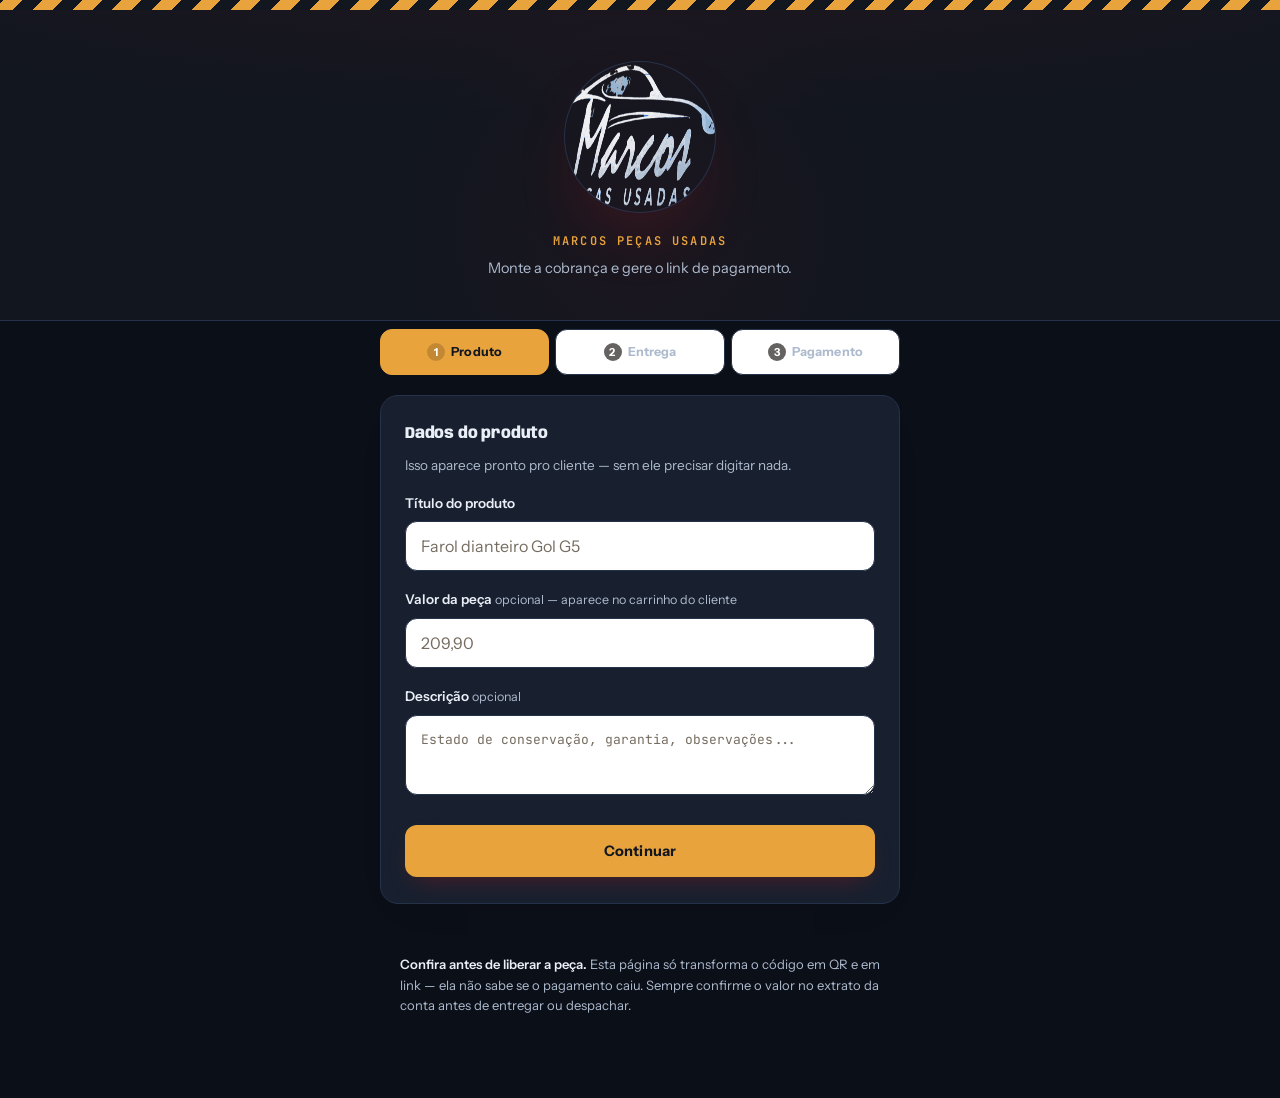
==== pagamento.html @ 0edf89f3 "Add files via upload" ====
<!DOCTYPE html>
<html lang="pt-BR">
<head>
<meta charset="utf-8">
<meta name="viewport" content="width=device-width, initial-scale=1, viewport-fit=cover">
<title>Pagamento — Marcos Peças Usadas</title>
<meta name="description" content="Pague sua peça com segurança. Escaneie o QR Code ou copie o código.">

<!-- =================================================================
     PREVIEW DO LINK NO WHATSAPP
     Aponta para marcospecasusadas.vercel.app. Se o domínio mudar, troque nas duas
     linhas abaixo (og:image e og:url).
     Usa a MESMA capa do site (assets/img/marcos-og.jpg), que já está no
     repositório — este arquivo não pede nenhuma imagem nova.
     Isso é normal: o WhatsApp não lê imagem embutida em base64 no
     og:image, só um arquivo de verdade — por isso essa é a única
     peça que fica fora do HTML único.
     ================================================================= -->
<meta property="og:type" content="website">
<meta property="og:site_name" content="Marcos Peças Usadas">
<meta property="og:title" content="Pagamento — Marcos Peças Usadas">
<meta property="og:description" content="Escaneie o QR Code ou copie o código para concluir o pagamento da sua peça.">
<meta property="og:image" content="https://marcospecasusadas.vercel.app/assets/img/marcos-og.jpg">
<meta property="og:image:width" content="1200">
<meta property="og:image:height" content="630">
<meta property="og:image:alt" content="Logotipo da Marcos Peças Usadas.">
<meta property="og:url" content="https://marcospecasusadas.vercel.app/pagamento.html">
<meta name="twitter:card" content="summary_large_image">
<meta name="twitter:image" content="https://marcospecasusadas.vercel.app/assets/img/marcos-og.jpg">
<meta name="twitter:image:alt" content="Logotipo da Marcos Peças Usadas.">
<meta name="theme-color" content="#C2101A">

<style>
  @font-face{font-family:"Anybody";src:url("assets/fonts/anybody-var.woff2") format("woff2-variations");font-weight:100 900;font-stretch:50% 150%;font-display:swap}
  @font-face{font-family:"Instrument";src:url("assets/fonts/instrument-var.woff2") format("woff2-variations");font-weight:400 700;font-display:swap}
  @font-face{font-family:"JetBrains";src:url("assets/fonts/jetbrains-var.woff2") format("woff2-variations");font-weight:400 700;font-display:swap}
    :root{
    /* mesma paleta do index.html */
    --preto:#12161F;--fundo:#0B0F18;--graxa:#111724;--card:#18202F;--aco:#26314A;--cinza:#AEBBCE;
    --osso:#EAEFF7;--amarelo:#E8A33D;--ambar:#9A5F10;--alerta:#FF7A4A;--ok:#4ADE80;
    --prata:#C7D2E2;
    --radius:18px;--radius-sm:12px;
  }
  *{box-sizing:border-box;margin:0;padding:0}
  html{-webkit-text-size-adjust:100%}
  body{
    background:var(--fundo);color:var(--osso);
    font-family:"Instrument",system-ui,sans-serif;
    line-height:1.5;min-height:100vh;padding-bottom:64px;
  }
  .faixa{height:10px;background:repeating-linear-gradient(-45deg,var(--amarelo) 0 14px,var(--preto) 14px 28px)}
  main{padding:0 20px;max-width:560px;margin:0 auto}

  /* ---------- hero (logo em destaque) ---------- */
  .hero{
    position:relative;overflow:hidden;text-align:center;
    padding:52px 20px 40px;margin-bottom:8px;
    background:
      radial-gradient(120% 90% at 50% -20%, rgba(208,26,26,0.07), transparent 60%),
      var(--preto);
    border-bottom:1px solid var(--aco);
  }
  .hero::before{
    content:"";position:absolute;left:50%;top:-40px;width:520px;height:520px;
    transform:translateX(-50%);border-radius:50%;
    background:radial-gradient(circle, rgba(208,26,26,0.05), transparent 65%);
    pointer-events:none;
  }
  .logo-hero{
    position:relative;display:block;margin:0 auto 20px;border-radius:50%;
    width:min(38vw,150px);height:min(38vw,150px);
    box-shadow:0 0 0 1px var(--aco), 0 30px 70px -20px rgba(208,26,26,0.22);
  }
  .hero-marca{
    position:relative;font-family:"Instrument",system-ui,sans-serif;font-weight:800;font-size:12px;
    letter-spacing:.18em;text-transform:uppercase;color:var(--amarelo);margin-bottom:8px;
  }
  .hero p{position:relative;color:var(--cinza);font-size:14.5px;max-width:38ch;margin:0 auto}

  h2.secao{font-family:"Instrument",system-ui,sans-serif;font-weight:700;font-size:16px;margin:0 0 9px}
  label{display:block;font-size:13.5px;font-weight:600;color:var(--osso);margin-bottom:8px}
  label small,.opc{color:var(--cinza);font-weight:400;font-size:12.5px}
  .dica{color:var(--cinza);font-size:13.5px;margin-bottom:18px;max-width:52ch}
  textarea{
    width:100%;min-height:124px;background:#FFFFFF;
    border:1px solid var(--aco);border-radius:var(--radius-sm);
    color:var(--osso);font-family:"JetBrains",ui-monospace,Menlo,monospace;
    font-size:13px;line-height:1.6;padding:14px 15px;resize:vertical;word-break:break-all;
  }
  textarea::placeholder{color:#766C60}
  input,select{
    width:100%;background:#FFFFFF;border:1px solid var(--aco);border-radius:var(--radius-sm);
    color:var(--osso);font-family:inherit;font-size:16px;padding:14px 15px;
    transition:border-color .15s ease;
  }
  select{appearance:none;-webkit-appearance:none;background-image:url("data:image/svg+xml;utf8,<svg xmlns='http://www.w3.org/2000/svg' width='14' height='9' viewBox='0 0 14 9'><path d='M1 1l6 6 6-6' stroke='%236E6E68' stroke-width='2' fill='none' fill-rule='evenodd'/></svg>");background-repeat:no-repeat;background-position:right 15px center;padding-right:38px}
  input::placeholder{color:#766C60}
  input.erro{border-color:var(--alerta)}
  textarea:focus,input:focus,select:focus{border-color:var(--amarelo);outline:none;box-shadow:0 0 0 3px rgba(208,26,26,0.15)}
  button:focus-visible{outline:3px solid var(--amarelo);outline-offset:2px}
  .campo{margin-bottom:18px}
  .dupla{display:flex;gap:12px}
  .dupla > div{flex:1 1 0;min-width:0}
  .linha{display:flex;gap:10px;margin-top:16px;flex-wrap:wrap}
  button{
    font-family:"Instrument",system-ui,sans-serif;font-size:14.5px;font-weight:700;letter-spacing:.01em;border:0;
    border-radius:var(--radius-sm);padding:16px 22px;cursor:pointer;flex:1 1 auto;min-height:52px;
    transition:transform .15s ease, box-shadow .15s ease, background .15s ease;
  }
  .btn-principal{background:var(--amarelo);color:var(--preto);box-shadow:0 10px 24px -10px rgba(208,26,26,0.35)}
  .btn-principal:hover{background:#A00D16;transform:translateY(-1px)}
  .btn-principal:disabled{background:var(--aco);color:var(--cinza);cursor:not-allowed;box-shadow:none;transform:none}
  .btn-secundario{background:#FFFFFF;color:var(--osso);border:1px solid var(--aco)}
  .btn-secundario:hover{border-color:var(--amarelo);color:var(--amarelo)}
  .btn-limpar{background:transparent;color:var(--cinza);border:1px solid var(--aco);flex:0 0 auto}
  .btn-limpar:hover{color:var(--osso);border-color:var(--cinza)}
  .aviso{
    margin-top:16px;padding:14px 16px;font-size:14px;border-radius:var(--radius-sm);
    border-left:4px solid var(--alerta);background:#FDECEA;color:#7E0910;display:none;
  }
  .aviso.visivel{display:block}
  .aviso.atencao{border-left-color:var(--amarelo);background:#FFF6E6;color:#8A6410}
  .moldura{background:var(--amarelo);padding:18px;display:flex;justify-content:center;border-radius:var(--radius-sm)}
  canvas{width:100%;max-width:260px;height:auto;display:block;border-radius:6px}
  dl{margin-top:20px;border-top:1px solid var(--aco)}
  .item{
    display:flex;justify-content:space-between;gap:16px;
    padding:12px 2px;border-bottom:1px solid var(--aco);font-size:14px;
  }
  dt{color:var(--cinza);flex:0 0 auto}
  dd{text-align:right;word-break:break-word}
  dd.destaque{color:var(--amarelo);font-weight:700;font-size:17px}
  .conferido{margin-top:14px;font-size:13px;color:var(--ok);display:flex;gap:8px;align-items:baseline}
  .caixa-link{margin-top:26px;padding-top:22px;border-top:1px solid var(--aco)}
  .caixa-link p{font-size:13px;color:var(--cinza);margin-bottom:12px;max-width:50ch}
  .url{
    background:#FFFFFF;border:1px solid var(--aco);border-left:4px solid var(--amarelo);border-radius:var(--radius-sm);
    font-family:"JetBrains",ui-monospace,Menlo,monospace;font-size:11px;line-height:1.6;
    padding:12px 13px;word-break:break-all;color:var(--cinza);
    max-height:70px;overflow:hidden;margin-bottom:11px;display:none;
  }
  .url.visivel{display:block}
  .tam-link{font-size:12.5px;color:var(--cinza);margin-top:6px}
  .nota{
    margin:32px auto 0;max-width:560px;padding:18px 20px;color:var(--cinza);font-size:13px;line-height:1.6;
  }
  .nota strong{color:var(--osso);font-weight:600}
  [hidden]{display:none !important}

  /* ---------- cartões (elevação padrão da UI) ---------- */
  .cartao{
    background:var(--card);border:1px solid var(--aco);border-radius:var(--radius);
    padding:26px 24px;margin-bottom:20px;box-shadow:0 14px 40px -26px rgba(0,0,0,0.18);
  }

  .abas{display:flex;gap:6px;margin:0 0 20px}
  .aba{
    flex:1;background:#FFFFFF;border:1px solid var(--aco);border-radius:var(--radius-sm);color:var(--cinza);
    font-family:"Instrument",system-ui,sans-serif;font-size:12.5px;font-weight:700;padding:13px 4px;cursor:pointer;
    min-height:auto;
  }
  .aba.ativa{color:var(--preto);background:var(--amarelo);border-color:var(--amarelo)}
  .aba .n{
    display:inline-block;width:18px;height:18px;line-height:18px;border-radius:50%;
    background:rgba(255,255,255,0.30);color:inherit;font-size:11px;margin-right:6px;
  }
  .aba.ativa .n{background:rgba(0,0,0,0.16)}
  .painel-aba{display:none}
  .painel-aba.ativa{display:block}
  .nav-abas{display:flex;gap:10px;margin-top:24px}

  .badge-seguro{
    position:relative;display:inline-flex;align-items:center;gap:9px;
    margin-top:6px;padding:9px 18px 9px 12px;border-radius:999px;
    background:rgba(46,158,79,0.10);border:1px solid rgba(46,158,79,0.35);
    font-size:14.5px;font-weight:800;color:var(--ok);
    text-transform:uppercase;letter-spacing:.06em;
  }
  .badge-seguro svg{flex:0 0 auto;width:22px;height:22px;color:var(--ok)}
  .cartao-confianca{
    background:var(--card);border:1px dashed var(--aco);border-radius:var(--radius);
    padding:22px 22px;margin-top:20px;
  }
  .cartao-confianca h3{
    font-family:"Instrument",system-ui,sans-serif;font-size:14.5px;font-weight:700;color:var(--osso);
    line-height:1.45;margin-bottom:16px;
  }
  .lista-confianca{list-style:none}
  .lista-confianca li{
    display:flex;align-items:flex-start;gap:11px;font-size:13.5px;color:var(--osso);
    line-height:1.5;
  }
  .lista-confianca li + li{margin-top:12px}
  .lista-confianca svg{flex:0 0 auto;width:18px;height:18px;margin-top:1px}
  .cartao-privacidade{
    display:flex;gap:12px;margin-top:14px;padding:16px 18px;
    background:#FFFFFF;border:1px solid var(--aco);border-left:3px solid var(--amarelo);
    border-radius:var(--radius-sm);
  }
  .cartao-privacidade svg{flex:0 0 auto;width:18px;height:18px;margin-top:2px;color:var(--cinza)}
  .cartao-privacidade p{font-size:12.5px;color:var(--cinza);line-height:1.65}

  .rodape-checkout{
    margin-top:32px;padding:24px 4px 4px;border-top:1px solid var(--aco);
    display:flex;align-items:center;gap:14px;
  }
  .logo-rodape{display:block;width:36px;height:36px;flex:0 0 auto;border-radius:50%;opacity:.9}
  .rodape-checkout p{font-size:12.5px;color:var(--cinza);line-height:1.6}

  .valor .titulo-produto{
    font-family:"Instrument",system-ui,sans-serif;font-size:24px;font-weight:800;margin-bottom:8px;line-height:1.25;
    color:var(--amarelo);text-transform:uppercase;letter-spacing:.02em;
  }
  .valor .desc-produto{font-size:14px;color:var(--cinza);margin-bottom:18px;max-width:52ch}
  .valor .rotulo-valor{font-size:12.5px;color:var(--cinza);text-transform:uppercase;letter-spacing:.08em;margin-bottom:4px}
  .valor .cifra{
    font-family:"Instrument",system-ui,sans-serif;font-size:44px;font-weight:800;color:var(--amarelo);line-height:1;
  }
  .valor .cifra.combinar{font-size:20px;font-weight:700;color:var(--osso)}

  /* ---------- carrinho (resumo estilo carrinho de compra) ---------- */
  .carrinho-cabecalho{display:flex;align-items:center;justify-content:space-between;margin-bottom:20px}
  .carrinho-cabecalho h3{font-family:"Instrument",system-ui,sans-serif;font-size:19px;font-weight:800;color:var(--osso)}
  .contador{
    display:inline-flex;align-items:center;justify-content:center;
    width:28px;height:28px;border-radius:50%;background:var(--ok);color:#FFFFFF;
    font-family:"Instrument",system-ui,sans-serif;font-size:13px;font-weight:800;flex:0 0 auto;
  }
  .carrinho-item{display:flex;gap:14px;align-items:flex-start}
  .avatar-produto{
    width:56px;height:56px;border-radius:50%;object-fit:cover;flex:0 0 auto;
    background:var(--preto);box-shadow:0 0 0 1px var(--aco);
  }
  .carrinho-item .titulo-produto{margin-bottom:4px}
  .carrinho-item .desc-produto{margin-bottom:0;font-size:13.5px}
  .carrinho-divisor{height:1px;background:var(--aco);margin:20px 0}
  .linha-resumo{
    display:flex;justify-content:space-between;align-items:baseline;
    font-size:14.5px;color:var(--cinza);padding:5px 0;
  }
  .linha-resumo span:last-child{color:var(--osso)}
  .linha-resumo.total{
    margin-top:6px;padding-top:14px;border-top:1px solid var(--aco);
  }
  .linha-resumo.total span{
    font-family:"Instrument",system-ui,sans-serif;font-weight:800;font-size:16px;color:var(--osso);
  }
  .linha-resumo.total span:last-child{color:var(--amarelo);font-size:23px}
  .valor-combinar{
    margin-top:16px;font-size:13.5px;color:var(--cinza);line-height:1.55;
  }
  .entrega-info{
    margin-top:16px;padding:13px 15px;background:#FFFFFF;border:1px solid var(--aco);
    border-left:4px solid var(--ambar);border-radius:var(--radius-sm);
    font-size:13.5px;color:var(--osso);white-space:pre-wrap;
  }
  .entrega-info b{display:block;color:var(--cinza);font-weight:600;font-size:12px;text-transform:uppercase;letter-spacing:.06em;margin-bottom:5px}

  /* ---------- fases do checkout ---------- */
  .etapas{margin-top:4px}
  .etapa h2{font-size:17px;font-weight:700;margin-bottom:6px;display:flex;gap:12px;align-items:baseline}
  .etapa h2 b{
    display:inline-flex;align-items:center;justify-content:center;
    width:24px;height:24px;border-radius:50%;background:var(--amarelo);color:var(--preto);
    font-size:12px;font-family:"Instrument",system-ui,sans-serif;flex:0 0 auto;
  }
  .etapa p.dica{margin-bottom:20px}
  .etapa button.btn-principal{width:100%}
  .resumo{
    display:flex;align-items:center;justify-content:space-between;gap:14px;
    background:var(--card);border:1px solid var(--aco);border-radius:var(--radius);
    padding:18px 20px;margin-bottom:20px;
  }
  .resumo .txt{display:flex;align-items:flex-start;gap:12px;min-width:0}
  .resumo .txt b{
    display:inline-flex;align-items:center;justify-content:center;
    width:24px;height:24px;border-radius:50%;background:var(--ok);color:#FFFFFF;
    font-size:12px;flex:0 0 auto;margin-top:1px;
  }
  .resumo .info{font-size:14px;color:var(--osso);overflow:hidden;text-overflow:ellipsis}
  .resumo .info small{display:block;color:var(--cinza);font-size:12.5px;margin-top:3px;line-height:1.5;white-space:normal}
  .resumo button{
    flex:0 0 auto;background:transparent;border:1px solid var(--aco);color:var(--cinza);
    font-size:12.5px;font-weight:700;padding:10px 16px;min-height:auto;border-radius:var(--radius-sm);
  }
  .resumo button:hover{color:var(--amarelo);border-color:var(--amarelo)}
  .codigo{
    background:#FFFFFF;border:1px solid var(--aco);border-left:4px solid var(--ambar);border-radius:var(--radius-sm);
    font-family:"JetBrains",ui-monospace,Menlo,monospace;font-size:11px;line-height:1.6;
    padding:13px 14px;word-break:break-all;color:var(--cinza);
    max-height:76px;overflow:hidden;margin-bottom:14px;
  }
  .msg-erro{color:#7E0910;font-size:12.5px;margin-top:7px;display:none}
  .msg-erro.visivel{display:block}
  .cep-status{font-size:12.5px;color:var(--cinza);margin:-8px 0 18px;display:none}
  .cep-status.visivel{display:block}
  .cep-status.ok{color:var(--ok)}
  .cep-status.erro{color:var(--alerta)}
  .invalido{margin:60px auto;max-width:400px;text-align:center;padding:0 20px}
  .invalido h1{font-size:20px;margin-bottom:10px}
  .invalido p{color:var(--cinza);font-size:15px}

  /* ---------- seletor de método de pagamento ---------- */
  .metodos{display:flex;gap:8px;margin:0 0 20px}
  .metodo{
    flex:1;background:#FFFFFF;border:1px solid var(--aco);border-radius:var(--radius-sm);color:var(--cinza);
    font-family:"Instrument",system-ui,sans-serif;font-size:13px;font-weight:700;padding:14px 6px;cursor:pointer;min-height:auto;
    display:flex;align-items:center;justify-content:center;gap:8px;
  }
  .metodo svg{width:17px;height:17px;flex:0 0 auto}
  .metodo.ativa{color:var(--preto);background:var(--amarelo);border-color:var(--amarelo)}
  .barras{background:#FFFFFF;padding:16px 14px;border-radius:var(--radius-sm);text-align:center}
  .barras canvas{width:100%;max-width:100%;height:auto;display:block;border-radius:0}
  .linha-digitavel{
    margin-top:12px;background:#FFFFFF;border:1px solid var(--aco);border-left:4px solid var(--amarelo);
    border-radius:var(--radius-sm);font-family:"JetBrains",ui-monospace,Menlo,monospace;
    font-size:14px;line-height:1.7;letter-spacing:.02em;padding:14px 15px;word-break:break-all;color:var(--osso);
  }
  @media (prefers-reduced-motion:no-preference){
    .painel-aba.ativa{animation:sobe .22s ease-out}
    .etapa{animation:sobe .28s ease-out}
    .resumo{animation:sobe .22s ease-out}
    @keyframes sobe{from{opacity:0;transform:translateY(10px)}to{opacity:1;transform:none}}
  }

  /* ---- tipografia de display: a mesma Anybody do site ---- */
  h2.secao,
  .valor .titulo-produto,
  .valor .cifra,
  .carrinho-cabecalho h3,
  .linha-resumo.total span,
  .etapa h2,
  .invalido h1{
    font-family:"Anybody",system-ui,sans-serif;
    font-variation-settings:"wdth" 88,"wght" 800;
    letter-spacing:-.012em;
  }
  .valor .cifra,.linha-resumo.total span:last-child{font-variation-settings:"wdth" 84,"wght" 860}
  .hero-marca{font-family:"JetBrains",ui-monospace,monospace;font-weight:600}

  /* ---- contraste: aba inativa sobre o osso, destaque em vermelho forte ---- */
  .aba .n,.etapa h2 b,.contador{background:rgba(22,17,15,.66);color:#fff}
  dd.destaque,.valor .cifra,.linha-resumo.total span:last-child{color:#A00D16}
</style>
</head>
<body>

<div class="faixa"></div>

<header class="hero" id="heroPainel" hidden>
  <img id="logo" class="logo-hero" alt="Marcos Peças Usadas — Peças Usadas" width="150" height="150">
  <div class="hero-marca">Marcos Peças Usadas</div>
  <p id="subtitulo">Painel de cobrança.</p>
</header>

<main id="painel" hidden>

  <div class="abas">
    <button class="aba ativa" data-aba="produto"><span class="n">1</span>Produto</button>
    <button class="aba" data-aba="entrega"><span class="n">2</span>Entrega</button>
    <button class="aba" data-aba="pagamento"><span class="n">3</span>Pagamento</button>
  </div>

  <section class="painel-aba ativa cartao" id="abaProduto">
    <h2 class="secao">Dados do produto</h2>
    <p class="dica">Isso aparece pronto pro cliente — sem ele precisar digitar nada.</p>

    <div class="campo">
      <label for="titulo">Título do produto</label>
      <input type="text" id="titulo" placeholder="Farol dianteiro Gol G5" maxlength="70">
    </div>

    <div class="campo">
      <label for="valorManual">Valor da peça <span class="opc">opcional — aparece no carrinho do cliente</span></label>
      <input type="text" id="valorManual" inputmode="decimal" placeholder="209,90" maxlength="12">
    </div>

    <div class="campo" style="margin-bottom:0">
      <label for="descProd">Descrição <span class="opc">opcional</span></label>
      <textarea id="descProd" style="min-height:80px" placeholder="Estado de conservação, garantia, observações..." maxlength="300"></textarea>
    </div>

    <div class="nav-abas">
      <button class="btn-principal" data-ir="entrega">Continuar</button>
    </div>
  </section>

  <section class="painel-aba cartao" id="abaEntrega">
    <h2 class="secao">Entrega ou retirada</h2>
    <p class="dica">Aparece para o cliente antes de ele pagar, para deixar claro como a peça chega até ele.</p>

    <div class="campo">
      <label for="tipoEntrega">Como o cliente recebe</label>
      <select id="tipoEntrega">
        <option value="retirada">Retirar na loja</option>
        <option value="entrega">Entrega / motoboy</option>
        <option value="correios">Envio pelos Correios</option>
      </select>
    </div>

    <div class="campo" style="margin-bottom:0">
      <label for="obsEntrega">Observações <span class="opc">opcional</span></label>
      <textarea id="obsEntrega" style="min-height:90px" placeholder="Ex: Av. Senador Nilo de Souza Coelho, 600 — Aguazinha. Retirada de seg a sáb." maxlength="280"></textarea>
    </div>

    <div class="nav-abas">
      <button class="btn-secundario" data-ir="produto">Voltar</button>
      <button class="btn-principal" data-ir="pagamento">Continuar</button>
    </div>
  </section>

  <section class="painel-aba cartao" id="abaPagamento">

    <div class="metodos">
      <button class="metodo ativa" data-met="pix" type="button">
        <svg viewBox="0 0 24 24" fill="none" xmlns="http://www.w3.org/2000/svg"><path d="M12 3.2l8.8 8.8-8.8 8.8L3.2 12 12 3.2z" stroke="currentColor" stroke-width="1.6" stroke-linejoin="round"/></svg>
        Pix
      </button>
      <button class="metodo" data-met="boleto" type="button">
        <svg viewBox="0 0 24 24" fill="none" xmlns="http://www.w3.org/2000/svg"><path d="M4 5v14M7 5v14M10 5v14M13.5 5v14M17 5v14M20 5v14" stroke="currentColor" stroke-width="1.6" stroke-linecap="round"/></svg>
        Boleto
      </button>
    </div>

    <div id="blocoPix">
      <h2 class="secao">Código de pagamento copia e cola</h2>
      <p class="dica">Cole o código copiado do banco para gerar a cobrança. Funciona com Pix estático e dinâmico.</p>
      <textarea id="codigo" placeholder="00020126580014BR.GOV.BCB.PIX..." spellcheck="false" autocapitalize="off"></textarea>
    </div>

    <div id="blocoBoleto" hidden>
      <h2 class="secao">Linha digitável do boleto</h2>
      <p class="dica">Cole a linha digitável (47 dígitos) ou o código de barras (44 dígitos) gerado no banco. Pode colar com pontos e espaços — eu limpo.</p>
      <textarea id="codBoleto" style="min-height:96px" placeholder="34191.79001 01043.510047 91020.150008 1 98770000026000" spellcheck="false" autocapitalize="off" inputmode="numeric"></textarea>
    </div>

    <div class="linha">
      <button class="btn-principal" id="gerar">Gerar QR Code</button>
      <button class="btn-limpar" id="limpar">Limpar tudo</button>
    </div>

    <div class="aviso" id="aviso" role="alert"></div>

    <section id="resultado" hidden aria-live="polite">
      <div style="margin-top:26px" class="moldura"><canvas id="qrPainel" aria-label="QR Code gerado"></canvas></div>

      <dl id="dados"></dl>

      <div class="linha">
        <button class="btn-principal" id="baixar">Baixar imagem</button>
        <button class="btn-secundario" id="copiarCod">Copiar código</button>
      </div>
    </section>

    <section id="resultadoBoleto" hidden aria-live="polite">
      <div style="margin-top:26px" class="barras"><canvas id="barrasPainel" aria-label="Código de barras do boleto"></canvas></div>
      <div class="linha-digitavel" id="linhaPainel"></div>

      <dl id="dadosBoleto"></dl>

      <div class="linha">
        <button class="btn-principal" id="baixarBoleto">Baixar imagem</button>
        <button class="btn-secundario" id="copiarLinha">Copiar linha digitável</button>
      </div>
    </section>

    <div id="blocoLink" hidden>
      <div class="caixa-link">
        <h2 class="secao">Link de pagamento</h2>
        <p>Abre uma página com a logo, o valor, a forma de entrega, o QR Code e um passo a passo — pronta para mandar ao cliente. A prévia do link (imagem, título) já vem pronta com a logo da Marcos Peças Usadas.</p>
        <div class="url" id="url"></div>
        <div class="tam-link" id="tamLink"></div>
        <div class="linha">
          <button class="btn-principal" id="criarLink">Criar link e copiar</button>
          <button class="btn-secundario" id="testarLink" hidden>Abrir para testar</button>
        </div>
      </div>
    </div>

    <div class="nav-abas">
      <button class="btn-secundario" data-ir="entrega">Voltar</button>
    </div>
  </section>

  <p class="nota">
    <strong>Confira antes de liberar a peça.</strong> Esta página só transforma o código em QR e em link — ela não sabe se o pagamento caiu. Sempre confirme o valor no extrato da conta antes de entregar ou despachar.
  </p>
</main>

<main id="checkout" hidden>

  <header class="hero">
    <img id="logoCheckout" class="logo-hero" alt="Marcos Peças Usadas — Peças Usadas" width="150" height="150">
    <div class="hero-marca">Marcos Peças Usadas</div>
    <div class="badge-seguro">
      <svg viewBox="0 0 24 24" fill="none" xmlns="http://www.w3.org/2000/svg">
        <path d="M12 2l7.5 3.2v5.4c0 5-3.2 8.9-7.5 10.4-4.3-1.5-7.5-5.4-7.5-10.4V5.2L12 2z" fill="currentColor" fill-opacity="0.16" stroke="currentColor" stroke-width="1.4" stroke-linejoin="round"/>
        <path d="M8.5 12.3l2.4 2.4 4.6-4.9" stroke="currentColor" stroke-width="1.6" stroke-linecap="round" stroke-linejoin="round"/>
      </svg>
      Pagamento 100% Seguro
    </div>
  </header>

  <div class="cartao valor">
    <div class="carrinho-cabecalho">
      <h3>Seu carrinho</h3>
      <span class="contador">1</span>
    </div>
    <div class="carrinho-item">
      <img id="avatarProduto" class="avatar-produto" alt="">
      <div>
        <div class="titulo-produto" id="tituloProduto" hidden></div>
        <div class="desc-produto" id="descProduto" hidden></div>
      </div>
    </div>

    <div class="carrinho-divisor"></div>

    <div id="blocoValores">
      <div class="linha-resumo"><span>Subtotal (1x)</span><span id="subtotalValor"></span></div>
      <div class="linha-resumo"><span>Frete</span><span>—</span></div>
      <div class="linha-resumo total"><span>Total</span><span id="totalValor"></span></div>
    </div>
    <p class="valor-combinar" id="valorCombinar" hidden>O valor é combinado direto com a loja e aparece na tela do seu banco ao confirmar.</p>

    <div class="entrega-info" id="entregaInfo" hidden></div>
  </div>

  <div class="cartao-confianca">
    <h3>Usamos seus dados de forma 100% segura para garantir a sua satisfação:</h3>
    <ul class="lista-confianca">
      <li>
        <svg viewBox="0 0 20 20" fill="none" xmlns="http://www.w3.org/2000/svg"><circle cx="10" cy="10" r="9" fill="var(--ok)" fill-opacity="0.18"/><path d="M6 10.3l2.4 2.4L14.2 7" stroke="var(--ok)" stroke-width="1.8" stroke-linecap="round" stroke-linejoin="round"/></svg>
        <span>Confirmar seu pagamento e organizar a entrega;</span>
      </li>
      <li>
        <svg viewBox="0 0 20 20" fill="none" xmlns="http://www.w3.org/2000/svg"><circle cx="10" cy="10" r="9" fill="var(--ok)" fill-opacity="0.18"/><path d="M6 10.3l2.4 2.4L14.2 7" stroke="var(--ok)" stroke-width="1.8" stroke-linecap="round" stroke-linejoin="round"/></svg>
        <span>Ativar a sua garantia de devolução caso não fique satisfeito.</span>
      </li>
    </ul>
    <div class="cartao-privacidade">
      <svg viewBox="0 0 24 24" fill="none" xmlns="http://www.w3.org/2000/svg"><rect x="5" y="10.5" width="14" height="9.5" rx="2" stroke="currentColor" stroke-width="1.4"/><path d="M8 10.5V7.5a4 4 0 018 0v3" stroke="currentColor" stroke-width="1.4"/></svg>
      <p>Seus dados não ficam guardados neste site. Eles servem apenas para a Marcos Peças Usadas identificar seu pagamento e organizar a entrega da sua peça.</p>
    </div>
  </div>

  <div class="etapas">

    <!-- ETAPA 1 — dados do cliente -->
    <section class="etapa cartao" id="etapa1">
      <h2><b>1</b> Seus dados</h2>
      <p class="dica">Para a loja saber quem está pagando e separar sua peça.</p>

      <div class="campo">
        <label for="nome">Nome completo</label>
        <input type="text" id="nome" autocomplete="name" placeholder="Seu nome completo">
        <div class="msg-erro" id="erroNome">Preenche seu nome completo pra gente continuar.</div>
      </div>
      <div class="campo">
        <label for="fone">WhatsApp</label>
        <input type="tel" id="fone" autocomplete="tel" inputmode="numeric" placeholder="(11) 90000-0000" maxlength="15">
        <div class="msg-erro" id="erroFone">Confere o número — parece incompleto.</div>
      </div>
      <div class="campo" style="margin-bottom:0">
        <label for="email">E-mail</label>
        <input type="email" id="email" autocomplete="email" placeholder="seuemail@exemplo.com">
        <div class="msg-erro" id="erroEmail">Confere o e-mail — parece inválido.</div>
      </div>

      <button class="btn-principal" id="continuar1" style="margin-top:22px">Continuar</button>
    </section>

    <div class="resumo" id="resumo1" hidden>
      <div class="txt">
        <b>✓</b>
        <div class="info" id="resumo1Info"></div>
      </div>
      <button id="editar1">Editar</button>
    </div>

    <!-- ETAPA 2 — endereço de entrega -->
    <section class="etapa cartao" id="etapa2" hidden>
      <h2><b>2</b> Endereço de entrega</h2>
      <p class="dica">Preenche onde sua peça deve chegar.</p>

      <div id="camposEndereco">
      <div class="campo">
        <label for="cep">CEP</label>
        <input type="text" id="cep" inputmode="numeric" placeholder="00000-000" maxlength="9" autocomplete="postal-code">
      </div>
      <div class="cep-status" id="cepStatus"></div>

      <div class="campo">
        <label for="endereco">Endereço</label>
        <input type="text" id="endereco" placeholder="Rua, avenida..." autocomplete="address-line1">
      </div>

      <div class="dupla campo">
        <div>
          <label for="numero">Número</label>
          <input type="text" id="numero" inputmode="numeric" placeholder="123" autocomplete="off">
        </div>
        <div>
          <label for="complemento">Complemento <span class="opc">opcional</span></label>
          <input type="text" id="complemento" placeholder="Apto, bloco..." autocomplete="address-line2">
        </div>
      </div>

      <div class="campo">
        <label for="bairro">Bairro</label>
        <input type="text" id="bairro" placeholder="Seu bairro" autocomplete="address-level3">
      </div>

      <div class="dupla campo">
        <div>
          <label for="cidade">Cidade</label>
          <input type="text" id="cidade" placeholder="São Paulo" autocomplete="address-level2">
        </div>
        <div style="max-width:110px">
          <label for="estado">UF</label>
          <input type="text" id="estado" placeholder="SP" maxlength="2" autocomplete="address-level1" style="text-transform:uppercase">
        </div>
      </div>

      <div class="campo" style="margin-bottom:0">
        <label for="referencia">Ponto de referência <span class="opc">opcional</span></label>
        <textarea id="referencia" style="min-height:70px" placeholder="Ex: portão preto, perto do mercado..." maxlength="200"></textarea>
      </div>

      </div><!-- /camposEndereco -->

      <div class="msg-erro" id="erroEndereco">Preenche os campos obrigatórios do endereço.</div>

      <button class="btn-principal" id="continuar2" style="margin-top:22px">Continuar</button>
    </section>

    <div class="resumo" id="resumo2" hidden>
      <div class="txt">
        <b>✓</b>
        <div class="info" id="resumo2Info"></div>
      </div>
      <button id="editar2">Editar</button>
    </div>

    <!-- ETAPA 3 — pagamento -->
    <section class="etapa cartao" id="etapa3" hidden>
      <h2><b>3</b> Pagamento</h2>
      <p class="dica">Abra o app do banco, escolha Pix, cole o código ou escaneie o QR Code.</p>

      <div id="pixCliente">
        <div class="codigo" id="codigoPix"></div>
        <button class="btn-principal" id="copiarCliente" style="width:100%">Copiar código de pagamento</button>

        <div style="margin-top:24px" class="moldura"><canvas id="qrCliente" aria-label="QR Code do pagamento"></canvas></div>
      </div>

      <div id="boletoCliente" hidden>
        <div class="barras"><canvas id="barrasCliente" aria-label="Código de barras do boleto"></canvas></div>
        <div class="linha-digitavel" id="linhaCliente"></div>
        <button class="btn-principal" id="copiarBoletoCliente" style="width:100%;margin-top:16px">Copiar linha digitável</button>
        <button class="btn-principal" id="enviar" style="width:100%;margin-top:24px">Confirmar pagamento no WhatsApp</button>
      </div>
    </section>

  </div>

  <footer class="rodape-checkout">
    <img id="logoRodape" class="logo-rodape" alt="" width="36" height="36">
    <p>Marcos Peças Usadas · Peças Usadas<br>Dúvidas? Chame no WhatsApp antes de pagar.</p>
  </footer>
</main>

<div id="semLink" hidden>
  <div class="invalido">
    <h1>Link de pagamento inválido</h1>
    <p>Esse endereço está incompleto ou foi copiado pela metade. Peça um novo link no WhatsApp da loja.</p>
  </div>
</div>

<script>
/*! qrcode-generator v1.4.4 — Kazuhiko Arase, MIT.
   Embutida no arquivo de proposito: sem CDN, o QR gera mesmo sem internet no cdnjs. */
(function(){var module={exports:{}};var exports=module.exports;
//---------------------------------------------------------------------
//
// QR Code Generator for JavaScript
//
// Copyright (c) 2009 Kazuhiko Arase
//
// URL: http://www.d-project.com/
//
// Licensed under the MIT license:
//  http://www.opensource.org/licenses/mit-license.php
//
// The word 'QR Code' is registered trademark of
// DENSO WAVE INCORPORATED
//  http://www.denso-wave.com/qrcode/faqpatent-e.html
//
//---------------------------------------------------------------------

var qrcode = function() {

  //---------------------------------------------------------------------
  // qrcode
  //---------------------------------------------------------------------

  /**
   * qrcode
   * @param typeNumber 1 to 40
   * @param errorCorrectionLevel 'L','M','Q','H'
   */
  var qrcode = function(typeNumber, errorCorrectionLevel) {

    var PAD0 = 0xEC;
    var PAD1 = 0x11;

    var _typeNumber = typeNumber;
    var _errorCorrectionLevel = QRErrorCorrectionLevel[errorCorrectionLevel];
    var _modules = null;
    var _moduleCount = 0;
    var _dataCache = null;
    var _dataList = [];

    var _this = {};

    var makeImpl = function(test, maskPattern) {

      _moduleCount = _typeNumber * 4 + 17;
      _modules = function(moduleCount) {
        var modules = new Array(moduleCount);
        for (var row = 0; row < moduleCount; row += 1) {
          modules[row] = new Array(moduleCount);
          for (var col = 0; col < moduleCount; col += 1) {
            modules[row][col] = null;
          }
        }
        return modules;
      }(_moduleCount);

      setupPositionProbePattern(0, 0);
      setupPositionProbePattern(_moduleCount - 7, 0);
      setupPositionProbePattern(0, _moduleCount - 7);
      setupPositionAdjustPattern();
      setupTimingPattern();
      setupTypeInfo(test, maskPattern);

      if (_typeNumber >= 7) {
        setupTypeNumber(test);
      }

      if (_dataCache == null) {
        _dataCache = createData(_typeNumber, _errorCorrectionLevel, _dataList);
      }

      mapData(_dataCache, maskPattern);
    };

    var setupPositionProbePattern = function(row, col) {

      for (var r = -1; r <= 7; r += 1) {

        if (row + r <= -1 || _moduleCount <= row + r) continue;

        for (var c = -1; c <= 7; c += 1) {

          if (col + c <= -1 || _moduleCount <= col + c) continue;

          if ( (0 <= r && r <= 6 && (c == 0 || c == 6) )
              || (0 <= c && c <= 6 && (r == 0 || r == 6) )
              || (2 <= r && r <= 4 && 2 <= c && c <= 4) ) {
            _modules[row + r][col + c] = true;
          } else {
            _modules[row + r][col + c] = false;
          }
        }
      }
    };

    var getBestMaskPattern = function() {

      var minLostPoint = 0;
      var pattern = 0;

      for (var i = 0; i < 8; i += 1) {

        makeImpl(true, i);

        var lostPoint = QRUtil.getLostPoint(_this);

        if (i == 0 || minLostPoint > lostPoint) {
          minLostPoint = lostPoint;
          pattern = i;
        }
      }

      return pattern;
    };

    var setupTimingPattern = function() {

      for (var r = 8; r < _moduleCount - 8; r += 1) {
        if (_modules[r][6] != null) {
          continue;
        }
        _modules[r][6] = (r % 2 == 0);
      }

      for (var c = 8; c < _moduleCount - 8; c += 1) {
        if (_modules[6][c] != null) {
          continue;
        }
        _modules[6][c] = (c % 2 == 0);
      }
    };

    var setupPositionAdjustPattern = function() {

      var pos = QRUtil.getPatternPosition(_typeNumber);

      for (var i = 0; i < pos.length; i += 1) {

        for (var j = 0; j < pos.length; j += 1) {

          var row = pos[i];
          var col = pos[j];

          if (_modules[row][col] != null) {
            continue;
          }

          for (var r = -2; r <= 2; r += 1) {

            for (var c = -2; c <= 2; c += 1) {

              if (r == -2 || r == 2 || c == -2 || c == 2
                  || (r == 0 && c == 0) ) {
                _modules[row + r][col + c] = true;
              } else {
                _modules[row + r][col + c] = false;
              }
            }
          }
        }
      }
    };

    var setupTypeNumber = function(test) {

      var bits = QRUtil.getBCHTypeNumber(_typeNumber);

      for (var i = 0; i < 18; i += 1) {
        var mod = (!test && ( (bits >> i) & 1) == 1);
        _modules[Math.floor(i / 3)][i % 3 + _moduleCount - 8 - 3] = mod;
      }

      for (var i = 0; i < 18; i += 1) {
        var mod = (!test && ( (bits >> i) & 1) == 1);
        _modules[i % 3 + _moduleCount - 8 - 3][Math.floor(i / 3)] = mod;
      }
    };

    var setupTypeInfo = function(test, maskPattern) {

      var data = (_errorCorrectionLevel << 3) | maskPattern;
      var bits = QRUtil.getBCHTypeInfo(data);

      // vertical
      for (var i = 0; i < 15; i += 1) {

        var mod = (!test && ( (bits >> i) & 1) == 1);

        if (i < 6) {
          _modules[i][8] = mod;
        } else if (i < 8) {
          _modules[i + 1][8] = mod;
        } else {
          _modules[_moduleCount - 15 + i][8] = mod;
        }
      }

      // horizontal
      for (var i = 0; i < 15; i += 1) {

        var mod = (!test && ( (bits >> i) & 1) == 1);

        if (i < 8) {
          _modules[8][_moduleCount - i - 1] = mod;
        } else if (i < 9) {
          _modules[8][15 - i - 1 + 1] = mod;
        } else {
          _modules[8][15 - i - 1] = mod;
        }
      }

      // fixed module
      _modules[_moduleCount - 8][8] = (!test);
    };

    var mapData = function(data, maskPattern) {

      var inc = -1;
      var row = _moduleCount - 1;
      var bitIndex = 7;
      var byteIndex = 0;
      var maskFunc = QRUtil.getMaskFunction(maskPattern);

      for (var col = _moduleCount - 1; col > 0; col -= 2) {

        if (col == 6) col -= 1;

        while (true) {

          for (var c = 0; c < 2; c += 1) {

            if (_modules[row][col - c] == null) {

              var dark = false;

              if (byteIndex < data.length) {
                dark = ( ( (data[byteIndex] >>> bitIndex) & 1) == 1);
              }

              var mask = maskFunc(row, col - c);

              if (mask) {
                dark = !dark;
              }

              _modules[row][col - c] = dark;
              bitIndex -= 1;

              if (bitIndex == -1) {
                byteIndex += 1;
                bitIndex = 7;
              }
            }
          }

          row += inc;

          if (row < 0 || _moduleCount <= row) {
            row -= inc;
            inc = -inc;
            break;
          }
        }
      }
    };

    var createBytes = function(buffer, rsBlocks) {

      var offset = 0;

      var maxDcCount = 0;
      var maxEcCount = 0;

      var dcdata = new Array(rsBlocks.length);
      var ecdata = new Array(rsBlocks.length);

      for (var r = 0; r < rsBlocks.length; r += 1) {

        var dcCount = rsBlocks[r].dataCount;
        var ecCount = rsBlocks[r].totalCount - dcCount;

        maxDcCount = Math.max(maxDcCount, dcCount);
        maxEcCount = Math.max(maxEcCount, ecCount);

        dcdata[r] = new Array(dcCount);

        for (var i = 0; i < dcdata[r].length; i += 1) {
          dcdata[r][i] = 0xff & buffer.getBuffer()[i + offset];
        }
        offset += dcCount;

        var rsPoly = QRUtil.getErrorCorrectPolynomial(ecCount);
        var rawPoly = qrPolynomial(dcdata[r], rsPoly.getLength() - 1);

        var modPoly = rawPoly.mod(rsPoly);
        ecdata[r] = new Array(rsPoly.getLength() - 1);
        for (var i = 0; i < ecdata[r].length; i += 1) {
          var modIndex = i + modPoly.getLength() - ecdata[r].length;
          ecdata[r][i] = (modIndex >= 0)? modPoly.getAt(modIndex) : 0;
        }
      }

      var totalCodeCount = 0;
      for (var i = 0; i < rsBlocks.length; i += 1) {
        totalCodeCount += rsBlocks[i].totalCount;
      }

      var data = new Array(totalCodeCount);
      var index = 0;

      for (var i = 0; i < maxDcCount; i += 1) {
        for (var r = 0; r < rsBlocks.length; r += 1) {
          if (i < dcdata[r].length) {
            data[index] = dcdata[r][i];
            index += 1;
          }
        }
      }

      for (var i = 0; i < maxEcCount; i += 1) {
        for (var r = 0; r < rsBlocks.length; r += 1) {
          if (i < ecdata[r].length) {
            data[index] = ecdata[r][i];
            index += 1;
          }
        }
      }

      return data;
    };

    var createData = function(typeNumber, errorCorrectionLevel, dataList) {

      var rsBlocks = QRRSBlock.getRSBlocks(typeNumber, errorCorrectionLevel);

      var buffer = qrBitBuffer();

      for (var i = 0; i < dataList.length; i += 1) {
        var data = dataList[i];
        buffer.put(data.getMode(), 4);
        buffer.put(data.getLength(), QRUtil.getLengthInBits(data.getMode(), typeNumber) );
        data.write(buffer);
      }

      // calc num max data.
      var totalDataCount = 0;
      for (var i = 0; i < rsBlocks.length; i += 1) {
        totalDataCount += rsBlocks[i].dataCount;
      }

      if (buffer.getLengthInBits() > totalDataCount * 8) {
        throw 'code length overflow. ('
          + buffer.getLengthInBits()
          + '>'
          + totalDataCount * 8
          + ')';
      }

      // end code
      if (buffer.getLengthInBits() + 4 <= totalDataCount * 8) {
        buffer.put(0, 4);
      }

      // padding
      while (buffer.getLengthInBits() % 8 != 0) {
        buffer.putBit(false);
      }

      // padding
      while (true) {

        if (buffer.getLengthInBits() >= totalDataCount * 8) {
          break;
        }
        buffer.put(PAD0, 8);

        if (buffer.getLengthInBits() >= totalDataCount * 8) {
          break;
        }
        buffer.put(PAD1, 8);
      }

      return createBytes(buffer, rsBlocks);
    };

    _this.addData = function(data, mode) {

      mode = mode || 'Byte';

      var newData = null;

      switch(mode) {
      case 'Numeric' :
        newData = qrNumber(data);
        break;
      case 'Alphanumeric' :
        newData = qrAlphaNum(data);
        break;
      case 'Byte' :
        newData = qr8BitByte(data);
        break;
      case 'Kanji' :
        newData = qrKanji(data);
        break;
      default :
        throw 'mode:' + mode;
      }

      _dataList.push(newData);
      _dataCache = null;
    };

    _this.isDark = function(row, col) {
      if (row < 0 || _moduleCount <= row || col < 0 || _moduleCount <= col) {
        throw row + ',' + col;
      }
      return _modules[row][col];
    };

    _this.getModuleCount = function() {
      return _moduleCount;
    };

    _this.make = function() {
      if (_typeNumber < 1) {
        var typeNumber = 1;

        for (; typeNumber < 40; typeNumber++) {
          var rsBlocks = QRRSBlock.getRSBlocks(typeNumber, _errorCorrectionLevel);
          var buffer = qrBitBuffer();

          for (var i = 0; i < _dataList.length; i++) {
            var data = _dataList[i];
            buffer.put(data.getMode(), 4);
            buffer.put(data.getLength(), QRUtil.getLengthInBits(data.getMode(), typeNumber) );
            data.write(buffer);
          }

          var totalDataCount = 0;
          for (var i = 0; i < rsBlocks.length; i++) {
            totalDataCount += rsBlocks[i].dataCount;
          }

          if (buffer.getLengthInBits() <= totalDataCount * 8) {
            break;
          }
        }

        _typeNumber = typeNumber;
      }

      makeImpl(false, getBestMaskPattern() );
    };

    _this.createTableTag = function(cellSize, margin) {

      cellSize = cellSize || 2;
      margin = (typeof margin == 'undefined')? cellSize * 4 : margin;

      var qrHtml = '';

      qrHtml += '<table style="';
      qrHtml += ' border-width: 0px; border-style: none;';
      qrHtml += ' border-collapse: collapse;';
      qrHtml += ' padding: 0px; margin: ' + margin + 'px;';
      qrHtml += '">';
      qrHtml += '<tbody>';

      for (var r = 0; r < _this.getModuleCount(); r += 1) {

        qrHtml += '<tr>';

        for (var c = 0; c < _this.getModuleCount(); c += 1) {
          qrHtml += '<td style="';
          qrHtml += ' border-width: 0px; border-style: none;';
          qrHtml += ' border-collapse: collapse;';
          qrHtml += ' padding: 0px; margin: 0px;';
          qrHtml += ' width: ' + cellSize + 'px;';
          qrHtml += ' height: ' + cellSize + 'px;';
          qrHtml += ' background-color: ';
          qrHtml += _this.isDark(r, c)? '#000000' : '#ffffff';
          qrHtml += ';';
          qrHtml += '"/>';
        }

        qrHtml += '</tr>';
      }

      qrHtml += '</tbody>';
      qrHtml += '</table>';

      return qrHtml;
    };

    _this.createSvgTag = function(cellSize, margin, alt, title) {

      var opts = {};
      if (typeof arguments[0] == 'object') {
        // Called by options.
        opts = arguments[0];
        // overwrite cellSize and margin.
        cellSize = opts.cellSize;
        margin = opts.margin;
        alt = opts.alt;
        title = opts.title;
      }

      cellSize = cellSize || 2;
      margin = (typeof margin == 'undefined')? cellSize * 4 : margin;

      // Compose alt property surrogate
      alt = (typeof alt === 'string') ? {text: alt} : alt || {};
      alt.text = alt.text || null;
      alt.id = (alt.text) ? alt.id || 'qrcode-description' : null;

      // Compose title property surrogate
      title = (typeof title === 'string') ? {text: title} : title || {};
      title.text = title.text || null;
      title.id = (title.text) ? title.id || 'qrcode-title' : null;

      var size = _this.getModuleCount() * cellSize + margin * 2;
      var c, mc, r, mr, qrSvg='', rect;

      rect = 'l' + cellSize + ',0 0,' + cellSize +
        ' -' + cellSize + ',0 0,-' + cellSize + 'z ';

      qrSvg += '<svg version="1.1" xmlns="http://www.w3.org/2000/svg"';
      qrSvg += !opts.scalable ? ' width="' + size + 'px" height="' + size + 'px"' : '';
      qrSvg += ' viewBox="0 0 ' + size + ' ' + size + '" ';
      qrSvg += ' preserveAspectRatio="xMinYMin meet"';
      qrSvg += (title.text || alt.text) ? ' role="img" aria-labelledby="' +
          escapeXml([title.id, alt.id].join(' ').trim() ) + '"' : '';
      qrSvg += '>';
      qrSvg += (title.text) ? '<title id="' + escapeXml(title.id) + '">' +
          escapeXml(title.text) + '</title>' : '';
      qrSvg += (alt.text) ? '<description id="' + escapeXml(alt.id) + '">' +
          escapeXml(alt.text) + '</description>' : '';
      qrSvg += '<rect width="100%" height="100%" fill="white" cx="0" cy="0"/>';
      qrSvg += '<path d="';

      for (r = 0; r < _this.getModuleCount(); r += 1) {
        mr = r * cellSize + margin;
        for (c = 0; c < _this.getModuleCount(); c += 1) {
          if (_this.isDark(r, c) ) {
            mc = c*cellSize+margin;
            qrSvg += 'M' + mc + ',' + mr + rect;
          }
        }
      }

      qrSvg += '" stroke="transparent" fill="black"/>';
      qrSvg += '</svg>';

      return qrSvg;
    };

    _this.createDataURL = function(cellSize, margin) {

      cellSize = cellSize || 2;
      margin = (typeof margin == 'undefined')? cellSize * 4 : margin;

      var size = _this.getModuleCount() * cellSize + margin * 2;
      var min = margin;
      var max = size - margin;

      return createDataURL(size, size, function(x, y) {
        if (min <= x && x < max && min <= y && y < max) {
          var c = Math.floor( (x - min) / cellSize);
          var r = Math.floor( (y - min) / cellSize);
          return _this.isDark(r, c)? 0 : 1;
        } else {
          return 1;
        }
      } );
    };

    _this.createImgTag = function(cellSize, margin, alt) {

      cellSize = cellSize || 2;
      margin = (typeof margin == 'undefined')? cellSize * 4 : margin;

      var size = _this.getModuleCount() * cellSize + margin * 2;

      var img = '';
      img += '<img';
      img += '\u0020src="';
      img += _this.createDataURL(cellSize, margin);
      img += '"';
      img += '\u0020width="';
      img += size;
      img += '"';
      img += '\u0020height="';
      img += size;
      img += '"';
      if (alt) {
        img += '\u0020alt="';
        img += escapeXml(alt);
        img += '"';
      }
      img += '/>';

      return img;
    };

    var escapeXml = function(s) {
      var escaped = '';
      for (var i = 0; i < s.length; i += 1) {
        var c = s.charAt(i);
        switch(c) {
        case '<': escaped += '&lt;'; break;
        case '>': escaped += '&gt;'; break;
        case '&': escaped += '&amp;'; break;
        case '"': escaped += '&quot;'; break;
        default : escaped += c; break;
        }
      }
      return escaped;
    };

    var _createHalfASCII = function(margin) {
      var cellSize = 1;
      margin = (typeof margin == 'undefined')? cellSize * 2 : margin;

      var size = _this.getModuleCount() * cellSize + margin * 2;
      var min = margin;
      var max = size - margin;

      var y, x, r1, r2, p;

      var blocks = {
        '██': '█',
        '█ ': '▀',
        ' █': '▄',
        '  ': ' '
      };

      var blocksLastLineNoMargin = {
        '██': '▀',
        '█ ': '▀',
        ' █': ' ',
        '  ': ' '
      };

      var ascii = '';
      for (y = 0; y < size; y += 2) {
        r1 = Math.floor((y - min) / cellSize);
        r2 = Math.floor((y + 1 - min) / cellSize);
        for (x = 0; x < size; x += 1) {
          p = '█';

          if (min <= x && x < max && min <= y && y < max && _this.isDark(r1, Math.floor((x - min) / cellSize))) {
            p = ' ';
          }

          if (min <= x && x < max && min <= y+1 && y+1 < max && _this.isDark(r2, Math.floor((x - min) / cellSize))) {
            p += ' ';
          }
          else {
            p += '█';
          }

          // Output 2 characters per pixel, to create full square. 1 character per pixels gives only half width of square.
          ascii += (margin < 1 && y+1 >= max) ? blocksLastLineNoMargin[p] : blocks[p];
        }

        ascii += '\n';
      }

      if (size % 2 && margin > 0) {
        return ascii.substring(0, ascii.length - size - 1) + Array(size+1).join('▀');
      }

      return ascii.substring(0, ascii.length-1);
    };

    _this.createASCII = function(cellSize, margin) {
      cellSize = cellSize || 1;

      if (cellSize < 2) {
        return _createHalfASCII(margin);
      }

      cellSize -= 1;
      margin = (typeof margin == 'undefined')? cellSize * 2 : margin;

      var size = _this.getModuleCount() * cellSize + margin * 2;
      var min = margin;
      var max = size - margin;

      var y, x, r, p;

      var white = Array(cellSize+1).join('██');
      var black = Array(cellSize+1).join('  ');

      var ascii = '';
      var line = '';
      for (y = 0; y < size; y += 1) {
        r = Math.floor( (y - min) / cellSize);
        line = '';
        for (x = 0; x < size; x += 1) {
          p = 1;

          if (min <= x && x < max && min <= y && y < max && _this.isDark(r, Math.floor((x - min) / cellSize))) {
            p = 0;
          }

          // Output 2 characters per pixel, to create full square. 1 character per pixels gives only half width of square.
          line += p ? white : black;
        }

        for (r = 0; r < cellSize; r += 1) {
          ascii += line + '\n';
        }
      }

      return ascii.substring(0, ascii.length-1);
    };

    _this.renderTo2dContext = function(context, cellSize) {
      cellSize = cellSize || 2;
      var length = _this.getModuleCount();
      for (var row = 0; row < length; row++) {
        for (var col = 0; col < length; col++) {
          context.fillStyle = _this.isDark(row, col) ? 'black' : 'white';
          context.fillRect(col * cellSize, row * cellSize, cellSize, cellSize);
        }
      }
    }

    return _this;
  };

  //---------------------------------------------------------------------
  // qrcode.stringToBytes
  //---------------------------------------------------------------------

  qrcode.stringToBytesFuncs = {
    'default' : function(s) {
      var bytes = [];
      for (var i = 0; i < s.length; i += 1) {
        var c = s.charCodeAt(i);
        bytes.push(c & 0xff);
      }
      return bytes;
    }
  };

  qrcode.stringToBytes = qrcode.stringToBytesFuncs['default'];

  //---------------------------------------------------------------------
  // qrcode.createStringToBytes
  //---------------------------------------------------------------------

  /**
   * @param unicodeData base64 string of byte array.
   * [16bit Unicode],[16bit Bytes], ...
   * @param numChars
   */
  qrcode.createStringToBytes = function(unicodeData, numChars) {

    // create conversion map.

    var unicodeMap = function() {

      var bin = base64DecodeInputStream(unicodeData);
      var read = function() {
        var b = bin.read();
        if (b == -1) throw 'eof';
        return b;
      };

      var count = 0;
      var unicodeMap = {};
      while (true) {
        var b0 = bin.read();
        if (b0 == -1) break;
        var b1 = read();
        var b2 = read();
        var b3 = read();
        var k = String.fromCharCode( (b0 << 8) | b1);
        var v = (b2 << 8) | b3;
        unicodeMap[k] = v;
        count += 1;
      }
      if (count != numChars) {
        throw count + ' != ' + numChars;
      }

      return unicodeMap;
    }();

    var unknownChar = '?'.charCodeAt(0);

    return function(s) {
      var bytes = [];
      for (var i = 0; i < s.length; i += 1) {
        var c = s.charCodeAt(i);
        if (c < 128) {
          bytes.push(c);
        } else {
          var b = unicodeMap[s.charAt(i)];
          if (typeof b == 'number') {
            if ( (b & 0xff) == b) {
              // 1byte
              bytes.push(b);
            } else {
              // 2bytes
              bytes.push(b >>> 8);
              bytes.push(b & 0xff);
            }
          } else {
            bytes.push(unknownChar);
          }
        }
      }
      return bytes;
    };
  };

  //---------------------------------------------------------------------
  // QRMode
  //---------------------------------------------------------------------

  var QRMode = {
    MODE_NUMBER :    1 << 0,
    MODE_ALPHA_NUM : 1 << 1,
    MODE_8BIT_BYTE : 1 << 2,
    MODE_KANJI :     1 << 3
  };

  //---------------------------------------------------------------------
  // QRErrorCorrectionLevel
  //---------------------------------------------------------------------

  var QRErrorCorrectionLevel = {
    L : 1,
    M : 0,
    Q : 3,
    H : 2
  };

  //---------------------------------------------------------------------
  // QRMaskPattern
  //---------------------------------------------------------------------

  var QRMaskPattern = {
    PATTERN000 : 0,
    PATTERN001 : 1,
    PATTERN010 : 2,
    PATTERN011 : 3,
    PATTERN100 : 4,
    PATTERN101 : 5,
    PATTERN110 : 6,
    PATTERN111 : 7
  };

  //---------------------------------------------------------------------
  // QRUtil
  //---------------------------------------------------------------------

  var QRUtil = function() {

    var PATTERN_POSITION_TABLE = [
      [],
      [6, 18],
      [6, 22],
      [6, 26],
      [6, 30],
      [6, 34],
      [6, 22, 38],
      [6, 24, 42],
      [6, 26, 46],
      [6, 28, 50],
      [6, 30, 54],
      [6, 32, 58],
      [6, 34, 62],
      [6, 26, 46, 66],
      [6, 26, 48, 70],
      [6, 26, 50, 74],
      [6, 30, 54, 78],
      [6, 30, 56, 82],
      [6, 30, 58, 86],
      [6, 34, 62, 90],
      [6, 28, 50, 72, 94],
      [6, 26, 50, 74, 98],
      [6, 30, 54, 78, 102],
      [6, 28, 54, 80, 106],
      [6, 32, 58, 84, 110],
      [6, 30, 58, 86, 114],
      [6, 34, 62, 90, 118],
      [6, 26, 50, 74, 98, 122],
      [6, 30, 54, 78, 102, 126],
      [6, 26, 52, 78, 104, 130],
      [6, 30, 56, 82, 108, 134],
      [6, 34, 60, 86, 112, 138],
      [6, 30, 58, 86, 114, 142],
      [6, 34, 62, 90, 118, 146],
      [6, 30, 54, 78, 102, 126, 150],
      [6, 24, 50, 76, 102, 128, 154],
      [6, 28, 54, 80, 106, 132, 158],
      [6, 32, 58, 84, 110, 136, 162],
      [6, 26, 54, 82, 110, 138, 166],
      [6, 30, 58, 86, 114, 142, 170]
    ];
    var G15 = (1 << 10) | (1 << 8) | (1 << 5) | (1 << 4) | (1 << 2) | (1 << 1) | (1 << 0);
    var G18 = (1 << 12) | (1 << 11) | (1 << 10) | (1 << 9) | (1 << 8) | (1 << 5) | (1 << 2) | (1 << 0);
    var G15_MASK = (1 << 14) | (1 << 12) | (1 << 10) | (1 << 4) | (1 << 1);

    var _this = {};

    var getBCHDigit = function(data) {
      var digit = 0;
      while (data != 0) {
        digit += 1;
        data >>>= 1;
      }
      return digit;
    };

    _this.getBCHTypeInfo = function(data) {
      var d = data << 10;
      while (getBCHDigit(d) - getBCHDigit(G15) >= 0) {
        d ^= (G15 << (getBCHDigit(d) - getBCHDigit(G15) ) );
      }
      return ( (data << 10) | d) ^ G15_MASK;
    };

    _this.getBCHTypeNumber = function(data) {
      var d = data << 12;
      while (getBCHDigit(d) - getBCHDigit(G18) >= 0) {
        d ^= (G18 << (getBCHDigit(d) - getBCHDigit(G18) ) );
      }
      return (data << 12) | d;
    };

    _this.getPatternPosition = function(typeNumber) {
      return PATTERN_POSITION_TABLE[typeNumber - 1];
    };

    _this.getMaskFunction = function(maskPattern) {

      switch (maskPattern) {

      case QRMaskPattern.PATTERN000 :
        return function(i, j) { return (i + j) % 2 == 0; };
      case QRMaskPattern.PATTERN001 :
        return function(i, j) { return i % 2 == 0; };
      case QRMaskPattern.PATTERN010 :
        return function(i, j) { return j % 3 == 0; };
      case QRMaskPattern.PATTERN011 :
        return function(i, j) { return (i + j) % 3 == 0; };
      case QRMaskPattern.PATTERN100 :
        return function(i, j) { return (Math.floor(i / 2) + Math.floor(j / 3) ) % 2 == 0; };
      case QRMaskPattern.PATTERN101 :
        return function(i, j) { return (i * j) % 2 + (i * j) % 3 == 0; };
      case QRMaskPattern.PATTERN110 :
        return function(i, j) { return ( (i * j) % 2 + (i * j) % 3) % 2 == 0; };
      case QRMaskPattern.PATTERN111 :
        return function(i, j) { return ( (i * j) % 3 + (i + j) % 2) % 2 == 0; };

      default :
        throw 'bad maskPattern:' + maskPattern;
      }
    };

    _this.getErrorCorrectPolynomial = function(errorCorrectLength) {
      var a = qrPolynomial([1], 0);
      for (var i = 0; i < errorCorrectLength; i += 1) {
        a = a.multiply(qrPolynomial([1, QRMath.gexp(i)], 0) );
      }
      return a;
    };

    _this.getLengthInBits = function(mode, type) {

      if (1 <= type && type < 10) {

        // 1 - 9

        switch(mode) {
        case QRMode.MODE_NUMBER    : return 10;
        case QRMode.MODE_ALPHA_NUM : return 9;
        case QRMode.MODE_8BIT_BYTE : return 8;
        case QRMode.MODE_KANJI     : return 8;
        default :
          throw 'mode:' + mode;
        }

      } else if (type < 27) {

        // 10 - 26

        switch(mode) {
        case QRMode.MODE_NUMBER    : return 12;
        case QRMode.MODE_ALPHA_NUM : return 11;
        case QRMode.MODE_8BIT_BYTE : return 16;
        case QRMode.MODE_KANJI     : return 10;
        default :
          throw 'mode:' + mode;
        }

      } else if (type < 41) {

        // 27 - 40

        switch(mode) {
        case QRMode.MODE_NUMBER    : return 14;
        case QRMode.MODE_ALPHA_NUM : return 13;
        case QRMode.MODE_8BIT_BYTE : return 16;
        case QRMode.MODE_KANJI     : return 12;
        default :
          throw 'mode:' + mode;
        }

      } else {
        throw 'type:' + type;
      }
    };

    _this.getLostPoint = function(qrcode) {

      var moduleCount = qrcode.getModuleCount();

      var lostPoint = 0;

      // LEVEL1

      for (var row = 0; row < moduleCount; row += 1) {
        for (var col = 0; col < moduleCount; col += 1) {

          var sameCount = 0;
          var dark = qrcode.isDark(row, col);

          for (var r = -1; r <= 1; r += 1) {

            if (row + r < 0 || moduleCount <= row + r) {
              continue;
            }

            for (var c = -1; c <= 1; c += 1) {

              if (col + c < 0 || moduleCount <= col + c) {
                continue;
              }

              if (r == 0 && c == 0) {
                continue;
              }

              if (dark == qrcode.isDark(row + r, col + c) ) {
                sameCount += 1;
              }
            }
          }

          if (sameCount > 5) {
            lostPoint += (3 + sameCount - 5);
          }
        }
      };

      // LEVEL2

      for (var row = 0; row < moduleCount - 1; row += 1) {
        for (var col = 0; col < moduleCount - 1; col += 1) {
          var count = 0;
          if (qrcode.isDark(row, col) ) count += 1;
          if (qrcode.isDark(row + 1, col) ) count += 1;
          if (qrcode.isDark(row, col + 1) ) count += 1;
          if (qrcode.isDark(row + 1, col + 1) ) count += 1;
          if (count == 0 || count == 4) {
            lostPoint += 3;
          }
        }
      }

      // LEVEL3

      for (var row = 0; row < moduleCount; row += 1) {
        for (var col = 0; col < moduleCount - 6; col += 1) {
          if (qrcode.isDark(row, col)
              && !qrcode.isDark(row, col + 1)
              &&  qrcode.isDark(row, col + 2)
              &&  qrcode.isDark(row, col + 3)
              &&  qrcode.isDark(row, col + 4)
              && !qrcode.isDark(row, col + 5)
              &&  qrcode.isDark(row, col + 6) ) {
            lostPoint += 40;
          }
        }
      }

      for (var col = 0; col < moduleCount; col += 1) {
        for (var row = 0; row < moduleCount - 6; row += 1) {
          if (qrcode.isDark(row, col)
              && !qrcode.isDark(row + 1, col)
              &&  qrcode.isDark(row + 2, col)
              &&  qrcode.isDark(row + 3, col)
              &&  qrcode.isDark(row + 4, col)
              && !qrcode.isDark(row + 5, col)
              &&  qrcode.isDark(row + 6, col) ) {
            lostPoint += 40;
          }
        }
      }

      // LEVEL4

      var darkCount = 0;

      for (var col = 0; col < moduleCount; col += 1) {
        for (var row = 0; row < moduleCount; row += 1) {
          if (qrcode.isDark(row, col) ) {
            darkCount += 1;
          }
        }
      }

      var ratio = Math.abs(100 * darkCount / moduleCount / moduleCount - 50) / 5;
      lostPoint += ratio * 10;

      return lostPoint;
    };

    return _this;
  }();

  //---------------------------------------------------------------------
  // QRMath
  //---------------------------------------------------------------------

  var QRMath = function() {

    var EXP_TABLE = new Array(256);
    var LOG_TABLE = new Array(256);

    // initialize tables
    for (var i = 0; i < 8; i += 1) {
      EXP_TABLE[i] = 1 << i;
    }
    for (var i = 8; i < 256; i += 1) {
      EXP_TABLE[i] = EXP_TABLE[i - 4]
        ^ EXP_TABLE[i - 5]
        ^ EXP_TABLE[i - 6]
        ^ EXP_TABLE[i - 8];
    }
    for (var i = 0; i < 255; i += 1) {
      LOG_TABLE[EXP_TABLE[i] ] = i;
    }

    var _this = {};

    _this.glog = function(n) {

      if (n < 1) {
        throw 'glog(' + n + ')';
      }

      return LOG_TABLE[n];
    };

    _this.gexp = function(n) {

      while (n < 0) {
        n += 255;
      }

      while (n >= 256) {
        n -= 255;
      }

      return EXP_TABLE[n];
    };

    return _this;
  }();

  //---------------------------------------------------------------------
  // qrPolynomial
  //---------------------------------------------------------------------

  function qrPolynomial(num, shift) {

    if (typeof num.length == 'undefined') {
      throw num.length + '/' + shift;
    }

    var _num = function() {
      var offset = 0;
      while (offset < num.length && num[offset] == 0) {
        offset += 1;
      }
      var _num = new Array(num.length - offset + shift);
      for (var i = 0; i < num.length - offset; i += 1) {
        _num[i] = num[i + offset];
      }
      return _num;
    }();

    var _this = {};

    _this.getAt = function(index) {
      return _num[index];
    };

    _this.getLength = function() {
      return _num.length;
    };

    _this.multiply = function(e) {

      var num = new Array(_this.getLength() + e.getLength() - 1);

      for (var i = 0; i < _this.getLength(); i += 1) {
        for (var j = 0; j < e.getLength(); j += 1) {
          num[i + j] ^= QRMath.gexp(QRMath.glog(_this.getAt(i) ) + QRMath.glog(e.getAt(j) ) );
        }
      }

      return qrPolynomial(num, 0);
    };

    _this.mod = function(e) {

      if (_this.getLength() - e.getLength() < 0) {
        return _this;
      }

      var ratio = QRMath.glog(_this.getAt(0) ) - QRMath.glog(e.getAt(0) );

      var num = new Array(_this.getLength() );
      for (var i = 0; i < _this.getLength(); i += 1) {
        num[i] = _this.getAt(i);
      }

      for (var i = 0; i < e.getLength(); i += 1) {
        num[i] ^= QRMath.gexp(QRMath.glog(e.getAt(i) ) + ratio);
      }

      // recursive call
      return qrPolynomial(num, 0).mod(e);
    };

    return _this;
  };

  //---------------------------------------------------------------------
  // QRRSBlock
  //---------------------------------------------------------------------

  var QRRSBlock = function() {

    var RS_BLOCK_TABLE = [

      // L
      // M
      // Q
      // H

      // 1
      [1, 26, 19],
      [1, 26, 16],
      [1, 26, 13],
      [1, 26, 9],

      // 2
      [1, 44, 34],
      [1, 44, 28],
      [1, 44, 22],
      [1, 44, 16],

      // 3
      [1, 70, 55],
      [1, 70, 44],
      [2, 35, 17],
      [2, 35, 13],

      // 4
      [1, 100, 80],
      [2, 50, 32],
      [2, 50, 24],
      [4, 25, 9],

      // 5
      [1, 134, 108],
      [2, 67, 43],
      [2, 33, 15, 2, 34, 16],
      [2, 33, 11, 2, 34, 12],

      // 6
      [2, 86, 68],
      [4, 43, 27],
      [4, 43, 19],
      [4, 43, 15],

      // 7
      [2, 98, 78],
      [4, 49, 31],
      [2, 32, 14, 4, 33, 15],
      [4, 39, 13, 1, 40, 14],

      // 8
      [2, 121, 97],
      [2, 60, 38, 2, 61, 39],
      [4, 40, 18, 2, 41, 19],
      [4, 40, 14, 2, 41, 15],

      // 9
      [2, 146, 116],
      [3, 58, 36, 2, 59, 37],
      [4, 36, 16, 4, 37, 17],
      [4, 36, 12, 4, 37, 13],

      // 10
      [2, 86, 68, 2, 87, 69],
      [4, 69, 43, 1, 70, 44],
      [6, 43, 19, 2, 44, 20],
      [6, 43, 15, 2, 44, 16],

      // 11
      [4, 101, 81],
      [1, 80, 50, 4, 81, 51],
      [4, 50, 22, 4, 51, 23],
      [3, 36, 12, 8, 37, 13],

      // 12
      [2, 116, 92, 2, 117, 93],
      [6, 58, 36, 2, 59, 37],
      [4, 46, 20, 6, 47, 21],
      [7, 42, 14, 4, 43, 15],

      // 13
      [4, 133, 107],
      [8, 59, 37, 1, 60, 38],
      [8, 44, 20, 4, 45, 21],
      [12, 33, 11, 4, 34, 12],

      // 14
      [3, 145, 115, 1, 146, 116],
      [4, 64, 40, 5, 65, 41],
      [11, 36, 16, 5, 37, 17],
      [11, 36, 12, 5, 37, 13],

      // 15
      [5, 109, 87, 1, 110, 88],
      [5, 65, 41, 5, 66, 42],
      [5, 54, 24, 7, 55, 25],
      [11, 36, 12, 7, 37, 13],

      // 16
      [5, 122, 98, 1, 123, 99],
      [7, 73, 45, 3, 74, 46],
      [15, 43, 19, 2, 44, 20],
      [3, 45, 15, 13, 46, 16],

      // 17
      [1, 135, 107, 5, 136, 108],
      [10, 74, 46, 1, 75, 47],
      [1, 50, 22, 15, 51, 23],
      [2, 42, 14, 17, 43, 15],

      // 18
      [5, 150, 120, 1, 151, 121],
      [9, 69, 43, 4, 70, 44],
      [17, 50, 22, 1, 51, 23],
      [2, 42, 14, 19, 43, 15],

      // 19
      [3, 141, 113, 4, 142, 114],
      [3, 70, 44, 11, 71, 45],
      [17, 47, 21, 4, 48, 22],
      [9, 39, 13, 16, 40, 14],

      // 20
      [3, 135, 107, 5, 136, 108],
      [3, 67, 41, 13, 68, 42],
      [15, 54, 24, 5, 55, 25],
      [15, 43, 15, 10, 44, 16],

      // 21
      [4, 144, 116, 4, 145, 117],
      [17, 68, 42],
      [17, 50, 22, 6, 51, 23],
      [19, 46, 16, 6, 47, 17],

      // 22
      [2, 139, 111, 7, 140, 112],
      [17, 74, 46],
      [7, 54, 24, 16, 55, 25],
      [34, 37, 13],

      // 23
      [4, 151, 121, 5, 152, 122],
      [4, 75, 47, 14, 76, 48],
      [11, 54, 24, 14, 55, 25],
      [16, 45, 15, 14, 46, 16],

      // 24
      [6, 147, 117, 4, 148, 118],
      [6, 73, 45, 14, 74, 46],
      [11, 54, 24, 16, 55, 25],
      [30, 46, 16, 2, 47, 17],

      // 25
      [8, 132, 106, 4, 133, 107],
      [8, 75, 47, 13, 76, 48],
      [7, 54, 24, 22, 55, 25],
      [22, 45, 15, 13, 46, 16],

      // 26
      [10, 142, 114, 2, 143, 115],
      [19, 74, 46, 4, 75, 47],
      [28, 50, 22, 6, 51, 23],
      [33, 46, 16, 4, 47, 17],

      // 27
      [8, 152, 122, 4, 153, 123],
      [22, 73, 45, 3, 74, 46],
      [8, 53, 23, 26, 54, 24],
      [12, 45, 15, 28, 46, 16],

      // 28
      [3, 147, 117, 10, 148, 118],
      [3, 73, 45, 23, 74, 46],
      [4, 54, 24, 31, 55, 25],
      [11, 45, 15, 31, 46, 16],

      // 29
      [7, 146, 116, 7, 147, 117],
      [21, 73, 45, 7, 74, 46],
      [1, 53, 23, 37, 54, 24],
      [19, 45, 15, 26, 46, 16],

      // 30
      [5, 145, 115, 10, 146, 116],
      [19, 75, 47, 10, 76, 48],
      [15, 54, 24, 25, 55, 25],
      [23, 45, 15, 25, 46, 16],

      // 31
      [13, 145, 115, 3, 146, 116],
      [2, 74, 46, 29, 75, 47],
      [42, 54, 24, 1, 55, 25],
      [23, 45, 15, 28, 46, 16],

      // 32
      [17, 145, 115],
      [10, 74, 46, 23, 75, 47],
      [10, 54, 24, 35, 55, 25],
      [19, 45, 15, 35, 46, 16],

      // 33
      [17, 145, 115, 1, 146, 116],
      [14, 74, 46, 21, 75, 47],
      [29, 54, 24, 19, 55, 25],
      [11, 45, 15, 46, 46, 16],

      // 34
      [13, 145, 115, 6, 146, 116],
      [14, 74, 46, 23, 75, 47],
      [44, 54, 24, 7, 55, 25],
      [59, 46, 16, 1, 47, 17],

      // 35
      [12, 151, 121, 7, 152, 122],
      [12, 75, 47, 26, 76, 48],
      [39, 54, 24, 14, 55, 25],
      [22, 45, 15, 41, 46, 16],

      // 36
      [6, 151, 121, 14, 152, 122],
      [6, 75, 47, 34, 76, 48],
      [46, 54, 24, 10, 55, 25],
      [2, 45, 15, 64, 46, 16],

      // 37
      [17, 152, 122, 4, 153, 123],
      [29, 74, 46, 14, 75, 47],
      [49, 54, 24, 10, 55, 25],
      [24, 45, 15, 46, 46, 16],

      // 38
      [4, 152, 122, 18, 153, 123],
      [13, 74, 46, 32, 75, 47],
      [48, 54, 24, 14, 55, 25],
      [42, 45, 15, 32, 46, 16],

      // 39
      [20, 147, 117, 4, 148, 118],
      [40, 75, 47, 7, 76, 48],
      [43, 54, 24, 22, 55, 25],
      [10, 45, 15, 67, 46, 16],

      // 40
      [19, 148, 118, 6, 149, 119],
      [18, 75, 47, 31, 76, 48],
      [34, 54, 24, 34, 55, 25],
      [20, 45, 15, 61, 46, 16]
    ];

    var qrRSBlock = function(totalCount, dataCount) {
      var _this = {};
      _this.totalCount = totalCount;
      _this.dataCount = dataCount;
      return _this;
    };

    var _this = {};

    var getRsBlockTable = function(typeNumber, errorCorrectionLevel) {

      switch(errorCorrectionLevel) {
      case QRErrorCorrectionLevel.L :
        return RS_BLOCK_TABLE[(typeNumber - 1) * 4 + 0];
      case QRErrorCorrectionLevel.M :
        return RS_BLOCK_TABLE[(typeNumber - 1) * 4 + 1];
      case QRErrorCorrectionLevel.Q :
        return RS_BLOCK_TABLE[(typeNumber - 1) * 4 + 2];
      case QRErrorCorrectionLevel.H :
        return RS_BLOCK_TABLE[(typeNumber - 1) * 4 + 3];
      default :
        return undefined;
      }
    };

    _this.getRSBlocks = function(typeNumber, errorCorrectionLevel) {

      var rsBlock = getRsBlockTable(typeNumber, errorCorrectionLevel);

      if (typeof rsBlock == 'undefined') {
        throw 'bad rs block @ typeNumber:' + typeNumber +
            '/errorCorrectionLevel:' + errorCorrectionLevel;
      }

      var length = rsBlock.length / 3;

      var list = [];

      for (var i = 0; i < length; i += 1) {

        var count = rsBlock[i * 3 + 0];
        var totalCount = rsBlock[i * 3 + 1];
        var dataCount = rsBlock[i * 3 + 2];

        for (var j = 0; j < count; j += 1) {
          list.push(qrRSBlock(totalCount, dataCount) );
        }
      }

      return list;
    };

    return _this;
  }();

  //---------------------------------------------------------------------
  // qrBitBuffer
  //---------------------------------------------------------------------

  var qrBitBuffer = function() {

    var _buffer = [];
    var _length = 0;

    var _this = {};

    _this.getBuffer = function() {
      return _buffer;
    };

    _this.getAt = function(index) {
      var bufIndex = Math.floor(index / 8);
      return ( (_buffer[bufIndex] >>> (7 - index % 8) ) & 1) == 1;
    };

    _this.put = function(num, length) {
      for (var i = 0; i < length; i += 1) {
        _this.putBit( ( (num >>> (length - i - 1) ) & 1) == 1);
      }
    };

    _this.getLengthInBits = function() {
      return _length;
    };

    _this.putBit = function(bit) {

      var bufIndex = Math.floor(_length / 8);
      if (_buffer.length <= bufIndex) {
        _buffer.push(0);
      }

      if (bit) {
        _buffer[bufIndex] |= (0x80 >>> (_length % 8) );
      }

      _length += 1;
    };

    return _this;
  };

  //---------------------------------------------------------------------
  // qrNumber
  //---------------------------------------------------------------------

  var qrNumber = function(data) {

    var _mode = QRMode.MODE_NUMBER;
    var _data = data;

    var _this = {};

    _this.getMode = function() {
      return _mode;
    };

    _this.getLength = function(buffer) {
      return _data.length;
    };

    _this.write = function(buffer) {

      var data = _data;

      var i = 0;

      while (i + 2 < data.length) {
        buffer.put(strToNum(data.substring(i, i + 3) ), 10);
        i += 3;
      }

      if (i < data.length) {
        if (data.length - i == 1) {
          buffer.put(strToNum(data.substring(i, i + 1) ), 4);
        } else if (data.length - i == 2) {
          buffer.put(strToNum(data.substring(i, i + 2) ), 7);
        }
      }
    };

    var strToNum = function(s) {
      var num = 0;
      for (var i = 0; i < s.length; i += 1) {
        num = num * 10 + chatToNum(s.charAt(i) );
      }
      return num;
    };

    var chatToNum = function(c) {
      if ('0' <= c && c <= '9') {
        return c.charCodeAt(0) - '0'.charCodeAt(0);
      }
      throw 'illegal char :' + c;
    };

    return _this;
  };

  //---------------------------------------------------------------------
  // qrAlphaNum
  //---------------------------------------------------------------------

  var qrAlphaNum = function(data) {

    var _mode = QRMode.MODE_ALPHA_NUM;
    var _data = data;

    var _this = {};

    _this.getMode = function() {
      return _mode;
    };

    _this.getLength = function(buffer) {
      return _data.length;
    };

    _this.write = function(buffer) {

      var s = _data;

      var i = 0;

      while (i + 1 < s.length) {
        buffer.put(
          getCode(s.charAt(i) ) * 45 +
          getCode(s.charAt(i + 1) ), 11);
        i += 2;
      }

      if (i < s.length) {
        buffer.put(getCode(s.charAt(i) ), 6);
      }
    };

    var getCode = function(c) {

      if ('0' <= c && c <= '9') {
        return c.charCodeAt(0) - '0'.charCodeAt(0);
      } else if ('A' <= c && c <= 'Z') {
        return c.charCodeAt(0) - 'A'.charCodeAt(0) + 10;
      } else {
        switch (c) {
        case ' ' : return 36;
        case '$' : return 37;
        case '%' : return 38;
        case '*' : return 39;
        case '+' : return 40;
        case '-' : return 41;
        case '.' : return 42;
        case '/' : return 43;
        case ':' : return 44;
        default :
          throw 'illegal char :' + c;
        }
      }
    };

    return _this;
  };

  //---------------------------------------------------------------------
  // qr8BitByte
  //---------------------------------------------------------------------

  var qr8BitByte = function(data) {

    var _mode = QRMode.MODE_8BIT_BYTE;
    var _data = data;
    var _bytes = qrcode.stringToBytes(data);

    var _this = {};

    _this.getMode = function() {
      return _mode;
    };

    _this.getLength = function(buffer) {
      return _bytes.length;
    };

    _this.write = function(buffer) {
      for (var i = 0; i < _bytes.length; i += 1) {
        buffer.put(_bytes[i], 8);
      }
    };

    return _this;
  };

  //---------------------------------------------------------------------
  // qrKanji
  //---------------------------------------------------------------------

  var qrKanji = function(data) {

    var _mode = QRMode.MODE_KANJI;
    var _data = data;

    var stringToBytes = qrcode.stringToBytesFuncs['SJIS'];
    if (!stringToBytes) {
      throw 'sjis not supported.';
    }
    !function(c, code) {
      // self test for sjis support.
      var test = stringToBytes(c);
      if (test.length != 2 || ( (test[0] << 8) | test[1]) != code) {
        throw 'sjis not supported.';
      }
    }('\u53cb', 0x9746);

    var _bytes = stringToBytes(data);

    var _this = {};

    _this.getMode = function() {
      return _mode;
    };

    _this.getLength = function(buffer) {
      return ~~(_bytes.length / 2);
    };

    _this.write = function(buffer) {

      var data = _bytes;

      var i = 0;

      while (i + 1 < data.length) {

        var c = ( (0xff & data[i]) << 8) | (0xff & data[i + 1]);

        if (0x8140 <= c && c <= 0x9FFC) {
          c -= 0x8140;
        } else if (0xE040 <= c && c <= 0xEBBF) {
          c -= 0xC140;
        } else {
          throw 'illegal char at ' + (i + 1) + '/' + c;
        }

        c = ( (c >>> 8) & 0xff) * 0xC0 + (c & 0xff);

        buffer.put(c, 13);

        i += 2;
      }

      if (i < data.length) {
        throw 'illegal char at ' + (i + 1);
      }
    };

    return _this;
  };

  //=====================================================================
  // GIF Support etc.
  //

  //---------------------------------------------------------------------
  // byteArrayOutputStream
  //---------------------------------------------------------------------

  var byteArrayOutputStream = function() {

    var _bytes = [];

    var _this = {};

    _this.writeByte = function(b) {
      _bytes.push(b & 0xff);
    };

    _this.writeShort = function(i) {
      _this.writeByte(i);
      _this.writeByte(i >>> 8);
    };

    _this.writeBytes = function(b, off, len) {
      off = off || 0;
      len = len || b.length;
      for (var i = 0; i < len; i += 1) {
        _this.writeByte(b[i + off]);
      }
    };

    _this.writeString = function(s) {
      for (var i = 0; i < s.length; i += 1) {
        _this.writeByte(s.charCodeAt(i) );
      }
    };

    _this.toByteArray = function() {
      return _bytes;
    };

    _this.toString = function() {
      var s = '';
      s += '[';
      for (var i = 0; i < _bytes.length; i += 1) {
        if (i > 0) {
          s += ',';
        }
        s += _bytes[i];
      }
      s += ']';
      return s;
    };

    return _this;
  };

  //---------------------------------------------------------------------
  // base64EncodeOutputStream
  //---------------------------------------------------------------------

  var base64EncodeOutputStream = function() {

    var _buffer = 0;
    var _buflen = 0;
    var _length = 0;
    var _base64 = '';

    var _this = {};

    var writeEncoded = function(b) {
      _base64 += String.fromCharCode(encode(b & 0x3f) );
    };

    var encode = function(n) {
      if (n < 0) {
        // error.
      } else if (n < 26) {
        return 0x41 + n;
      } else if (n < 52) {
        return 0x61 + (n - 26);
      } else if (n < 62) {
        return 0x30 + (n - 52);
      } else if (n == 62) {
        return 0x2b;
      } else if (n == 63) {
        return 0x2f;
      }
      throw 'n:' + n;
    };

    _this.writeByte = function(n) {

      _buffer = (_buffer << 8) | (n & 0xff);
      _buflen += 8;
      _length += 1;

      while (_buflen >= 6) {
        writeEncoded(_buffer >>> (_buflen - 6) );
        _buflen -= 6;
      }
    };

    _this.flush = function() {

      if (_buflen > 0) {
        writeEncoded(_buffer << (6 - _buflen) );
        _buffer = 0;
        _buflen = 0;
      }

      if (_length % 3 != 0) {
        // padding
        var padlen = 3 - _length % 3;
        for (var i = 0; i < padlen; i += 1) {
          _base64 += '=';
        }
      }
    };

    _this.toString = function() {
      return _base64;
    };

    return _this;
  };

  //---------------------------------------------------------------------
  // base64DecodeInputStream
  //---------------------------------------------------------------------

  var base64DecodeInputStream = function(str) {

    var _str = str;
    var _pos = 0;
    var _buffer = 0;
    var _buflen = 0;

    var _this = {};

    _this.read = function() {

      while (_buflen < 8) {

        if (_pos >= _str.length) {
          if (_buflen == 0) {
            return -1;
          }
          throw 'unexpected end of file./' + _buflen;
        }

        var c = _str.charAt(_pos);
        _pos += 1;

        if (c == '=') {
          _buflen = 0;
          return -1;
        } else if (c.match(/^\s$/) ) {
          // ignore if whitespace.
          continue;
        }

        _buffer = (_buffer << 6) | decode(c.charCodeAt(0) );
        _buflen += 6;
      }

      var n = (_buffer >>> (_buflen - 8) ) & 0xff;
      _buflen -= 8;
      return n;
    };

    var decode = function(c) {
      if (0x41 <= c && c <= 0x5a) {
        return c - 0x41;
      } else if (0x61 <= c && c <= 0x7a) {
        return c - 0x61 + 26;
      } else if (0x30 <= c && c <= 0x39) {
        return c - 0x30 + 52;
      } else if (c == 0x2b) {
        return 62;
      } else if (c == 0x2f) {
        return 63;
      } else {
        throw 'c:' + c;
      }
    };

    return _this;
  };

  //---------------------------------------------------------------------
  // gifImage (B/W)
  //---------------------------------------------------------------------

  var gifImage = function(width, height) {

    var _width = width;
    var _height = height;
    var _data = new Array(width * height);

    var _this = {};

    _this.setPixel = function(x, y, pixel) {
      _data[y * _width + x] = pixel;
    };

    _this.write = function(out) {

      //---------------------------------
      // GIF Signature

      out.writeString('GIF87a');

      //---------------------------------
      // Screen Descriptor

      out.writeShort(_width);
      out.writeShort(_height);

      out.writeByte(0x80); // 2bit
      out.writeByte(0);
      out.writeByte(0);

      //---------------------------------
      // Global Color Map

      // black
      out.writeByte(0x00);
      out.writeByte(0x00);
      out.writeByte(0x00);

      // white
      out.writeByte(0xff);
      out.writeByte(0xff);
      out.writeByte(0xff);

      //---------------------------------
      // Image Descriptor

      out.writeString(',');
      out.writeShort(0);
      out.writeShort(0);
      out.writeShort(_width);
      out.writeShort(_height);
      out.writeByte(0);

      //---------------------------------
      // Local Color Map

      //---------------------------------
      // Raster Data

      var lzwMinCodeSize = 2;
      var raster = getLZWRaster(lzwMinCodeSize);

      out.writeByte(lzwMinCodeSize);

      var offset = 0;

      while (raster.length - offset > 255) {
        out.writeByte(255);
        out.writeBytes(raster, offset, 255);
        offset += 255;
      }

      out.writeByte(raster.length - offset);
      out.writeBytes(raster, offset, raster.length - offset);
      out.writeByte(0x00);

      //---------------------------------
      // GIF Terminator
      out.writeString(';');
    };

    var bitOutputStream = function(out) {

      var _out = out;
      var _bitLength = 0;
      var _bitBuffer = 0;

      var _this = {};

      _this.write = function(data, length) {

        if ( (data >>> length) != 0) {
          throw 'length over';
        }

        while (_bitLength + length >= 8) {
          _out.writeByte(0xff & ( (data << _bitLength) | _bitBuffer) );
          length -= (8 - _bitLength);
          data >>>= (8 - _bitLength);
          _bitBuffer = 0;
          _bitLength = 0;
        }

        _bitBuffer = (data << _bitLength) | _bitBuffer;
        _bitLength = _bitLength + length;
      };

      _this.flush = function() {
        if (_bitLength > 0) {
          _out.writeByte(_bitBuffer);
        }
      };

      return _this;
    };

    var getLZWRaster = function(lzwMinCodeSize) {

      var clearCode = 1 << lzwMinCodeSize;
      var endCode = (1 << lzwMinCodeSize) + 1;
      var bitLength = lzwMinCodeSize + 1;

      // Setup LZWTable
      var table = lzwTable();

      for (var i = 0; i < clearCode; i += 1) {
        table.add(String.fromCharCode(i) );
      }
      table.add(String.fromCharCode(clearCode) );
      table.add(String.fromCharCode(endCode) );

      var byteOut = byteArrayOutputStream();
      var bitOut = bitOutputStream(byteOut);

      // clear code
      bitOut.write(clearCode, bitLength);

      var dataIndex = 0;

      var s = String.fromCharCode(_data[dataIndex]);
      dataIndex += 1;

      while (dataIndex < _data.length) {

        var c = String.fromCharCode(_data[dataIndex]);
        dataIndex += 1;

        if (table.contains(s + c) ) {

          s = s + c;

        } else {

          bitOut.write(table.indexOf(s), bitLength);

          if (table.size() < 0xfff) {

            if (table.size() == (1 << bitLength) ) {
              bitLength += 1;
            }

            table.add(s + c);
          }

          s = c;
        }
      }

      bitOut.write(table.indexOf(s), bitLength);

      // end code
      bitOut.write(endCode, bitLength);

      bitOut.flush();

      return byteOut.toByteArray();
    };

    var lzwTable = function() {

      var _map = {};
      var _size = 0;

      var _this = {};

      _this.add = function(key) {
        if (_this.contains(key) ) {
          throw 'dup key:' + key;
        }
        _map[key] = _size;
        _size += 1;
      };

      _this.size = function() {
        return _size;
      };

      _this.indexOf = function(key) {
        return _map[key];
      };

      _this.contains = function(key) {
        return typeof _map[key] != 'undefined';
      };

      return _this;
    };

    return _this;
  };

  var createDataURL = function(width, height, getPixel) {
    var gif = gifImage(width, height);
    for (var y = 0; y < height; y += 1) {
      for (var x = 0; x < width; x += 1) {
        gif.setPixel(x, y, getPixel(x, y) );
      }
    }

    var b = byteArrayOutputStream();
    gif.write(b);

    var base64 = base64EncodeOutputStream();
    var bytes = b.toByteArray();
    for (var i = 0; i < bytes.length; i += 1) {
      base64.writeByte(bytes[i]);
    }
    base64.flush();

    return 'data:image/gif;base64,' + base64;
  };

  //---------------------------------------------------------------------
  // returns qrcode function.

  return qrcode;
}();

// multibyte support
!function() {

  qrcode.stringToBytesFuncs['UTF-8'] = function(s) {
    // http://stackoverflow.com/questions/18729405/how-to-convert-utf8-string-to-byte-array
    function toUTF8Array(str) {
      var utf8 = [];
      for (var i=0; i < str.length; i++) {
        var charcode = str.charCodeAt(i);
        if (charcode < 0x80) utf8.push(charcode);
        else if (charcode < 0x800) {
          utf8.push(0xc0 | (charcode >> 6),
              0x80 | (charcode & 0x3f));
        }
        else if (charcode < 0xd800 || charcode >= 0xe000) {
          utf8.push(0xe0 | (charcode >> 12),
              0x80 | ((charcode>>6) & 0x3f),
              0x80 | (charcode & 0x3f));
        }
        // surrogate pair
        else {
          i++;
          // UTF-16 encodes 0x10000-0x10FFFF by
          // subtracting 0x10000 and splitting the
          // 20 bits of 0x0-0xFFFFF into two halves
          charcode = 0x10000 + (((charcode & 0x3ff)<<10)
            | (str.charCodeAt(i) & 0x3ff));
          utf8.push(0xf0 | (charcode >>18),
              0x80 | ((charcode>>12) & 0x3f),
              0x80 | ((charcode>>6) & 0x3f),
              0x80 | (charcode & 0x3f));
        }
      }
      return utf8;
    }
    return toUTF8Array(s);
  };

}();

(function (factory) {
  if (typeof define === 'function' && define.amd) {
      define([], factory);
  } else if (typeof exports === 'object') {
      module.exports = factory();
  }
}(function () {
    return qrcode;
}));

window.qrcode = module.exports || window.qrcode;})();
</script>
<script>
(function(){

  /* =================================================================
     CONFIGURAÇÃO — ajuste esta linha
     ================================================================= */
  const WHATSAPP_LOJA = '5581981505311';   // 55 + DDD + número, só dígitos
  /* ================================================================= */

  const $ = function(id){ return document.getElementById(id); };

  /* ---------- marca única Marcos Peças Usadas — usada em toda a página e no selo do QR ---------- */
  const LOGO = '[data-uri]';
  const LOGO_QR = '[data-uri]';

  const marca = new Image();
  marca.src = LOGO_QR;
  ['logo','logoCheckout','logoRodape'].forEach(function(id){
    const el = document.getElementById(id);
    if(el) el.src = LOGO;
  });

  const ENTREGA_LABEL = {
    retirada: 'Retirar na loja',
    entrega: 'Entrega / motoboy',
    correios: 'Envio pelos Correios'
  };

  /* ---------- utilidades gerais ---------- */
  function normaliza(s){
    return s.replace(/[\r\n\t]/g,'').replace(/^\s+|\s+$/g,'');
  }
  function paraB64(txt){
    return btoa(unescape(encodeURIComponent(txt)))
      .replace(/\+/g,'-').replace(/\//g,'_').replace(/=+$/,'');
  }
  function deB64(s){
    if(!s) return '';
    try{ return decodeURIComponent(escape(atob(s.replace(/-/g,'+').replace(/_/g,'/')))); }
    catch(e){ return ''; }
  }
  /* Lê valor digitado em qualquer formato e devolve número.
     "871" -> 871 | "871,00" -> 871 | "871.00" -> 871
     "1.871,50" -> 1871.5 | "1,871.50" -> 1871.5 | "R$ 209,90" -> 209.9
     Regra: o ÚLTIMO separador manda. Se tiver 3 casas depois dele
     e não for o fim da string, é separador de milhar. */
  function paraNumero(v){
    if(!v) return NaN;
    let s = String(v).trim().replace(/[R$\s\u00A0]/g,'');
    const ultVirg = s.lastIndexOf(',');
    const ultPto  = s.lastIndexOf('.');
    const dec = Math.max(ultVirg, ultPto);
    if(dec === -1){
      s = s.replace(/\D/g,'');
    } else {
      const casas = s.length - dec - 1;
      if(casas === 3 && s.length - 1 !== dec){
        s = s.replace(/[.,]/g,'');
      } else {
        s = s.slice(0,dec).replace(/[.,]/g,'') + '.' + s.slice(dec+1).replace(/\D/g,'');
      }
    }
    const n = parseFloat(s);
    return isNaN(n) ? NaN : n;
  }
  function moeda(v){
    const n = parseFloat(v);
    return isNaN(n) ? null : n.toLocaleString('pt-BR',{style:'currency',currency:'BRL'});
  }
  function crc16(str){
    let crc = 0xFFFF;
    for(let i=0;i<str.length;i++){
      crc ^= str.charCodeAt(i) << 8;
      for(let b=0;b<8;b++){
        crc = (crc & 0x8000) ? ((crc << 1) ^ 0x1021) : (crc << 1);
        crc &= 0xFFFF;
      }
    }
    return crc.toString(16).toUpperCase().padStart(4,'0');
  }
  function lerTLV(str){
    const campos = {}; let i = 0;
    while(i < str.length - 3){
      const id = str.substr(i,2);
      const tam = parseInt(str.substr(i+2,2),10);
      if(isNaN(tam)) break;
      campos[id] = str.substr(i+4,tam);
      i += 4 + tam;
    }
    return campos;
  }

  /* =================================================================
     BOLETO — linha digitável, validação e código de barras
     ================================================================= */
  function soDigitos(v){ return String(v||'').replace(/\D/g,''); }

  function mod10(bloco){
    let soma = 0, peso = 2;
    for(let i = bloco.length - 1; i >= 0; i--){
      let n = parseInt(bloco[i],10) * peso;
      if(n > 9) n = Math.floor(n/10) + (n%10);
      soma += n; peso = (peso === 2) ? 1 : 2;
    }
    return (10 - (soma % 10)) % 10;
  }

  function mod11Barras(barras43){
    let soma = 0, peso = 2;
    for(let i = barras43.length - 1; i >= 0; i--){
      soma += parseInt(barras43[i],10) * peso;
      peso = (peso === 9) ? 2 : peso + 1;
    }
    const resto = soma % 11, dv = 11 - resto;
    return (dv === 0 || dv === 1 || dv === 10 || dv === 11) ? 1 : dv;
  }

  function linhaParaBarras(l){
    return l.substr(0,4) + l.substr(32,1) + l.substr(33,4) + l.substr(37,10) +
           l.substr(4,5) + l.substr(10,10) + l.substr(21,10);
  }
  function barrasParaLinha(b){
    const c1 = b.substr(0,4) + b.substr(19,5);
    const c2 = b.substr(24,10);
    const c3 = b.substr(34,10);
    return c1 + mod10(c1) + c2 + mod10(c2) + c3 + mod10(c3) + b.substr(4,1) + b.substr(5,14);
  }
  function formataLinha(l){
    if(l.length !== 47) return l;
    return l.substr(0,5)+'.'+l.substr(5,5)+' '+l.substr(10,5)+'.'+l.substr(15,6)+' '+
           l.substr(21,5)+'.'+l.substr(26,6)+' '+l.substr(32,1)+' '+l.substr(33,14);
  }
  function dataVencimento(fator){
    const f = parseInt(fator,10);
    if(!f || f === 0) return null;
    const base = Date.UTC(1997,9,7);
    const d = new Date(base + f*86400000);
    return d;
  }
  function dataBR(d){
    return String(d.getUTCDate()).padStart(2,'0')+'/'+
           String(d.getUTCMonth()+1).padStart(2,'0')+'/'+d.getUTCFullYear();
  }

  /* Interpreta o que foi colado. Devolve {ok, erro, alerta, linha, barras, valor, venc} */
  function lerBoleto(bruto){
    const d = soDigitos(bruto);
    if(!d) return {ok:false, erro:'Cole a linha digitável do boleto no campo acima.'};
    if(d.length === 48 || (d.length === 47 && d[0] === '8'))
      return {ok:false, erro:'Isso é um boleto de concessionária/tributo (começa com 8). Esta página trabalha com boleto bancário de 47 dígitos.'};
    if(d.length !== 47 && d.length !== 44)
      return {ok:false, erro:'O boleto precisa ter 47 dígitos (linha digitável) ou 44 (código de barras). Você colou ' + d.length + '.'};

    let linha, barras, alerta = '';
    if(d.length === 47){
      linha = d; barras = linhaParaBarras(d);
      const c1 = d.substr(0,9), c2 = d.substr(10,10), c3 = d.substr(21,10);
      if(mod10(c1) !== +d[9] || mod10(c2) !== +d[20] || mod10(c3) !== +d[31])
        alerta = 'Os dígitos verificadores dos campos não conferem — parece que faltou ou sobrou algum número. Confira antes de mandar.';
    } else {
      barras = d; linha = barrasParaLinha(d);
    }
    if(!alerta && mod11Barras(barras.substr(0,4) + barras.substr(5)) !== +barras[4])
      alerta = 'O dígito verificador geral não confere. Gerei mesmo assim, mas teste no app do banco antes de mandar ao cliente.';

    const centavos = parseInt(barras.substr(9,10),10);
    const valor = centavos > 0 ? (centavos/100).toFixed(2) : '';
    const venc = dataVencimento(barras.substr(5,4));
    return {ok:true, linha:linha, barras:barras, valor:valor, venc:venc};
  }

  /* Código de barras padrão boleto: Intercalado 2 de 5 (ITF), 44 dígitos */
  const ITF = ['00110','10001','01001','11000','00101','10100','01100','00011','10010','01010'];
  function desenharBarras(canvas, barras44){
    const bits = [];
    const push = function(p, largo){ for(let i=0;i<p.length;i++) bits.push([p[i]==='1', largo]); };
    // start
    push('0000', false);
    for(let i=0;i<barras44.length;i+=2){
      const a = ITF[+barras44[i]], b = ITF[+barras44[i+1]];
      for(let k=0;k<5;k++){
        bits.push([true,  a[k]==='1']);   // barra
        bits.push([false, b[k]==='1']);   // espaço
      }
    }
    // stop
    bits.push([true,true]); bits.push([false,false]); bits.push([true,false]);

    const fino = 2, grosso = fino*3, altura = 150, margem = fino*10;
    let largura = margem*2;
    bits.forEach(function(b){ largura += b[1] ? grosso : fino; });
    canvas.width = largura; canvas.height = altura + margem;
    const ctx = canvas.getContext('2d');
    ctx.fillStyle = '#FFFFFF'; ctx.fillRect(0,0,canvas.width,canvas.height);
    ctx.fillStyle = '#000000';
    let x = margem;
    bits.forEach(function(b){
      const w = b[1] ? grosso : fino;
      if(b[0]) ctx.fillRect(x, margem/2, w, altura);
      x += w;
    });
  }

  function desenhar(canvas, texto){
    const qr = qrcode(0,'H');
    qr.addData(texto); qr.make();
    const n = qr.getModuleCount(), quiet = 4, total = n + quiet*2;
    const px = Math.floor(1080/total), lado = px*total;
    canvas.width = lado; canvas.height = lado;
    const ctx = canvas.getContext('2d');
    ctx.fillStyle = '#FFFFFF'; ctx.fillRect(0,0,lado,lado);

    const olhoAqui = function(r,c){
      return (r<7&&c<7) || (r<7&&c>=n-7) || (r>=n-7&&c<7);
    };
    ctx.fillStyle = '#000000';
    const raio = px*0.3;
    for(let r=0;r<n;r++) for(let c=0;c<n;c++){
      if(!qr.isDark(r,c) || olhoAqui(r,c)) continue;
      const x=(c+quiet)*px, y=(r+quiet)*px;
      ctx.beginPath();
      ctx.roundRect ? ctx.roundRect(x,y,px,px,raio) : ctx.rect(x,y,px,px);
      ctx.fill();
    }
    function olho(r,c){
      const x=(c+quiet)*px, y=(r+quiet)*px, s=7*px;
      ctx.fillStyle='#000000'; ctx.beginPath();
      ctx.roundRect?ctx.roundRect(x,y,s,s,px*1.5):ctx.rect(x,y,s,s); ctx.fill();
      ctx.fillStyle='#FFFFFF'; ctx.beginPath();
      ctx.roundRect?ctx.roundRect(x+px,y+px,s-2*px,s-2*px,px):ctx.rect(x+px,y+px,s-2*px,s-2*px); ctx.fill();
      ctx.fillStyle='#000000'; ctx.beginPath();
      ctx.roundRect?ctx.roundRect(x+2*px,y+2*px,3*px,3*px,px*0.6):ctx.rect(x+2*px,y+2*px,3*px,3*px); ctx.fill();
    }
    olho(0,0); olho(0,n-7); olho(n-7,0);

    function selo(){
      const d = Math.round(lado*0.30);
      const pad = Math.round(px*1.4);
      const x = Math.round((lado-d)/2), y = Math.round((lado-d)/2);
      ctx.save();
      ctx.beginPath();
      ctx.arc(x+d/2, y+d/2, d/2+pad, 0, Math.PI*2);
      ctx.fillStyle = '#FFFFFF';
      ctx.fill();
      ctx.beginPath();
      ctx.arc(x+d/2, y+d/2, d/2, 0, Math.PI*2);
      ctx.closePath();
      ctx.clip();
      ctx.drawImage(marca, x, y, d, d);
      ctx.restore();
    }
    if(marca.complete && marca.naturalWidth) selo();
    else marca.addEventListener('load', selo, {once:true});
  }

  /* =================================================================
     Um arquivo, dois modos: com código de pagamento no endereço vira
     checkout, sem código vira o painel da loja.
     ================================================================= */
  const params = new URLSearchParams(location.hash.slice(1));
  const payloadLink = deB64(params.get('p'));

  const boletoLink = deB64(params.get('b'));

  if(boletoLink && /^\d{47}$/.test(boletoLink)){
    modoCheckout({
      metodo: 'boleto',
      boleto: boletoLink,
      payload: '',
      titulo: deB64(params.get('t')),
      desc: deB64(params.get('d')),
      valorManual: params.get('v') || '',
      entregaTipo: params.get('et') || '',
      entregaObs: deB64(params.get('eo'))
    });
  } else if(payloadLink && payloadLink.startsWith('000201')){
    modoCheckout({
      metodo: 'pix',
      payload: payloadLink,
      titulo: deB64(params.get('t')),
      desc: deB64(params.get('d')),
      valorManual: params.get('v') || '',
      entregaTipo: params.get('et') || '',
      entregaObs: deB64(params.get('eo'))
    });
  } else {
    modoPainel();
  }

  /* =========================== PAINEL =========================== */
  function modoPainel(){
    $('heroPainel').hidden = false;
    $('painel').hidden = false;
    $('subtitulo').textContent = 'Monte a cobrança e gere o link de pagamento.';

    /* ---- navegação por abas ---- */
    const abas = ['produto','entrega','pagamento'];
    function irPara(nome){
      abas.forEach(function(a){
        $('aba'+a[0].toUpperCase()+a.slice(1)).classList.toggle('ativa', a===nome);
        document.querySelector('.aba[data-aba="'+a+'"]').classList.toggle('ativa', a===nome);
      });
      window.scrollTo({top:0, behavior:'smooth'});
    }
    document.querySelectorAll('.aba').forEach(function(b){
      b.addEventListener('click', function(){ irPara(b.dataset.aba); });
    });
    document.querySelectorAll('[data-ir]').forEach(function(b){
      b.addEventListener('click', function(){ irPara(b.dataset.ir); });
    });

    /* ---- aba pagamento: gerar QR ---- */
    const campo = $('codigo');
    const aviso = $('aviso');
    const resultado = $('resultado');
    const canvas = $('qrPainel');
    let nomeArquivo = 'pagamento-marcos';
    let ultimoPayload = '';
    let ultimoBoleto = null;
    let metodo = 'pix';

    /* ---- alternar Pix / Boleto ---- */
    function trocarMetodo(m){
      metodo = m;
      document.querySelectorAll('.metodo').forEach(function(b){
        b.classList.toggle('ativa', b.dataset.met === m);
      });
      $('blocoPix').hidden = (m !== 'pix');
      $('blocoBoleto').hidden = (m !== 'boleto');
      $('gerar').textContent = (m === 'pix') ? 'Gerar QR Code' : 'Gerar boleto';
      $('resultado').hidden = true;
      $('resultadoBoleto').hidden = true;
      $('blocoLink').hidden = true;
      $('url').classList.remove('visivel');
      $('testarLink').hidden = true;
      aviso.className = 'aviso';
    }
    document.querySelectorAll('.metodo').forEach(function(b){
      b.addEventListener('click', function(){ trocarMetodo(b.dataset.met); });
    });

    function erro(msg){
      aviso.textContent = msg; aviso.className = 'aviso visivel';
      resultado.hidden = true;
    }
    function alerta(msg){
      aviso.textContent = msg; aviso.className = 'aviso atencao visivel';
    }

    function gerarBoleto(){
      const r = lerBoleto($('codBoleto').value);
      if(!r.ok) return erro(r.erro);

      aviso.className = 'aviso';

      ultimoBoleto = r;
      ultimoPayload = '';
      nomeArquivo = 'boleto-marcos' + (r.valor ? '-' + r.valor.replace('.','-') : '');

      desenharBarras($('barrasPainel'), r.barras);
      $('linhaPainel').textContent = formataLinha(r.linha);

      const linhas = [];
      if(r.valor) linhas.push(['Valor', moeda(r.valor)]);
      linhas.push(['Vencimento', r.venc ? dataBR(r.venc) : 'sem vencimento no código']);
      linhas.push(['Banco emissor', r.barras.substr(0,3)]);
      linhas.push(['Código de barras', r.barras]);

      $('dadosBoleto').innerHTML = linhas.map(function(l,i){
        const cls = (r.valor && i===0) ? ' class="destaque"' : '';
        return '<div class="item"><dt>'+l[0]+'</dt><dd'+cls+'>'+
               String(l[1]).replace(/[<>&]/g,'')+'</dd></div>';
      }).join('');

      $('resultadoBoleto').hidden = false;
      $('blocoLink').hidden = false;
    }

    function gerar(){
      if(metodo === 'boleto') return gerarBoleto();
      const texto = normaliza(campo.value);
      if(!texto) return erro('Cole o código de pagamento copia e cola no campo acima.');
      if(!texto.startsWith('000201'))
        return erro('Isso não parece um código de pagamento válido. O código copiado do banco começa com 000201.');
      if(texto.length < 40)
        return erro('O código está curto demais — provavelmente foi copiado pela metade.');

      aviso.className = 'aviso';
      ultimoPayload = texto;

      const corte = texto.lastIndexOf('6304');
      if(corte !== -1 && corte + 8 === texto.length){
        if(texto.slice(-4).toUpperCase() !== crc16(texto.slice(0, corte+4))){
          alerta('O dígito verificador não confere. O QR foi gerado, mas teste no app do banco antes de mandar ao cliente.');
        }
      }

      desenhar(canvas, texto);

      const campos = lerTLV(texto);
      const conta  = lerTLV(campos['26'] || '');
      const extra  = lerTLV(campos['62'] || '');
      const valorEmv = campos['54'] ? moeda(campos['54']) : null;
      const chave = conta['01'], link = conta['25'];

      nomeArquivo = 'pagamento-marcos' + (campos['54'] ? '-' + campos['54'].replace('.','-') : '');

      const linhas = [
        ['Recebedor', (campos['59']||'').trim() || 'não informado'],
        ['Cidade', (campos['60']||'').trim() || 'não informada'],
        [chave ? 'Chave Pix' : 'Link de cobrança', chave || link || 'não identificado'],
        ['Identificador', (extra['05']||'').trim() || 'sem identificador']
      ];
      if(valorEmv) linhas.unshift(['Valor', valorEmv]);

      $('dados').innerHTML = linhas.map(function(l,i){
        const cls = (valorEmv && i===0) ? ' class="destaque"' : '';
        return '<div class="item"><dt>'+l[0]+'</dt><dd'+cls+'>'+
               String(l[1]).replace(/[<>&]/g,'')+'</dd></div>';
      }).join('') +
      '<div class="conferido"><span>✓</span><span>Confira o recebedor acima: precisa ser a conta da Marcos Peças Usadas.</span></div>';

      // O valor embutido no código é o que o cliente realmente paga. O campo
      // "Valor da peça" do painel só entra quando o código não traz valor —
      // então avisa quando os dois discordam, para ninguém mandar link errado.
      const valorDigitado = paraNumero($('valorManual').value);
      if(valorEmv && !isNaN(valorDigitado) && valorDigitado > 0 &&
         Math.abs(parseFloat(campos['54']) - valorDigitado) > 0.005){
        alerta('O código colado já cobra ' + valorEmv + ' — é esse valor que o cliente vai ver e pagar. ' +
               'O ' + moeda(valorDigitado.toFixed(2)) + ' que você digitou em "Valor da peça" não vai aparecer. ' +
               'Se o certo for esse, gere um código novo no banco com o valor correto.');
      }

      ultimoBoleto = null;
      resultado.hidden = false;
      resultado.classList.add('visivel');
      $('blocoLink').hidden = false;
    }

    $('gerar').addEventListener('click', gerar);

    $('limpar').addEventListener('click', function(){
      campo.value=''; $('codBoleto').value='';
      $('titulo').value=''; $('descProd').value=''; $('obsEntrega').value=''; $('valorManual').value='';
      $('tipoEntrega').value='retirada';
      aviso.className='aviso'; resultado.hidden = true; $('resultadoBoleto').hidden = true;
      ultimoBoleto = null; ultimoPayload = '';
      $('blocoLink').hidden = true;
      $('url').classList.remove('visivel'); $('testarLink').hidden = true;
      irPara('produto');
      campo.focus();
    });

    $('baixar').addEventListener('click', function(){
      const a=document.createElement('a');
      a.download = nomeArquivo + '.png';
      a.href = canvas.toDataURL('image/png');
      a.click();
    });

    $('copiarCod').addEventListener('click', function(){
      const b=this;
      navigator.clipboard.writeText(ultimoPayload).then(function(){
        b.textContent='Código copiado';
        setTimeout(function(){ b.textContent='Copiar código'; },1800);
      });
    });

    $('baixarBoleto').addEventListener('click', function(){
      const a=document.createElement('a');
      a.download = nomeArquivo + '.png';
      a.href = $('barrasPainel').toDataURL('image/png');
      a.click();
    });

    $('copiarLinha').addEventListener('click', function(){
      if(!ultimoBoleto) return;
      const b=this;
      navigator.clipboard.writeText(ultimoBoleto.linha).then(function(){
        b.textContent='Linha copiada';
        setTimeout(function(){ b.textContent='Copiar linha digitável'; },1800);
      });
    });

    $('criarLink').addEventListener('click', function(){
      if(!ultimoPayload && !ultimoBoleto) return;
      const base = location.origin + location.pathname;
      const partes = ultimoBoleto
        ? ['b=' + paraB64(ultimoBoleto.linha)]
        : ['p=' + paraB64(ultimoPayload)];

      const titulo = $('titulo').value.trim();
      const desc = $('descProd').value.trim();
      const valorManual = paraNumero($('valorManual').value);
      const tipoEnt = $('tipoEntrega').value;
      const obsEnt = $('obsEntrega').value.trim();

      if(titulo) partes.push('t=' + paraB64(titulo));
      if(desc) partes.push('d=' + paraB64(desc));
      if(ultimoBoleto && ultimoBoleto.valor) partes.push('v=' + ultimoBoleto.valor);
      else if(!isNaN(valorManual) && valorManual > 0) partes.push('v=' + valorManual.toFixed(2));
      if(obsEnt || tipoEnt !== 'retirada'){
        partes.push('et=' + tipoEnt);
        if(obsEnt) partes.push('eo=' + paraB64(obsEnt));
      }

      const link = base + '#' + partes.join('&');
      const caixa = $('url');
      caixa.textContent = link;
      caixa.classList.add('visivel');
      $('testarLink').hidden = false;
      $('testarLink').onclick = function(){ window.open(link,'_blank'); };

      const kb = Math.round(link.length/1024);
      $('tamLink').textContent = 'Link de ' + (ultimoBoleto ? 'boleto' : 'Pix') + ' com ' + kb +
        ' KB — bem leve. A prévia no WhatsApp usa a logo fixa da Marcos Peças Usadas.';

      const b = this;
      navigator.clipboard.writeText(link).then(function(){
        b.textContent = 'Link copiado';
        setTimeout(function(){ b.textContent = 'Criar link e copiar'; },2200);
      }).catch(function(){
        b.textContent = 'Link gerado abaixo';
        setTimeout(function(){ b.textContent = 'Criar link e copiar'; },2200);
      });
    });
  }

  /* ========================== CHECKOUT ========================== */
  function modoCheckout(dados){
    $('checkout').hidden = false;

    const ehBoleto = (dados.metodo === 'boleto');
    // Sem 'et' no link o padrão do painel é retirada — então retirada também
    // quando o campo vem vazio.
    const ehRetirada = (dados.entregaTipo || 'retirada') === 'retirada';
    const bol = ehBoleto ? lerBoleto(dados.boleto) : null;
    const campos = ehBoleto ? {} : lerTLV(dados.payload);
    const valor = ehBoleto ? (bol && bol.ok ? bol.valor : '') : (campos['54'] || '');

    if(dados.titulo){
      const t = $('tituloProduto');
      t.textContent = dados.titulo; t.hidden = false;
    }
    if(dados.desc){
      const d = $('descProduto');
      d.textContent = dados.desc; d.hidden = false;
    }
    $('avatarProduto').src = LOGO;

    const valorFinal = (valor && moeda(valor)) ? valor
      : (dados.valorManual && !isNaN(parseFloat(dados.valorManual))) ? dados.valorManual
      : '';

    if(valorFinal && moeda(valorFinal)){
      $('subtotalValor').textContent = moeda(valorFinal);
      $('totalValor').textContent = moeda(valorFinal);
    } else {
      $('blocoValores').hidden = true;
      $('valorCombinar').hidden = false;
    }

    let entregaResumo = '';

    // Retirada na loja: a etapa 2 deixa de ser "endereço de entrega" e vira
    // a confirmação de onde buscar a peça.
    if(ehRetirada){
      $('camposEndereco').hidden = true;
      const h = $('etapa2').querySelector('h2');
      if(h) h.innerHTML = '<b>2</b> Retirada na loja';
      const d = $('etapa2').querySelector('p.dica');
      if(d) d.textContent = dados.entregaObs
        ? dados.entregaObs
        : 'Sua peça fica separada na loja. Confirme para ver o pagamento.';
      $('continuar2').textContent = 'Confirmar e ir para o pagamento';
    }
    if(dados.entregaObs || dados.entregaTipo){
      const info = $('entregaInfo');
      const rotulo = ENTREGA_LABEL[dados.entregaTipo] || 'Entrega';
      entregaResumo = rotulo + (dados.entregaObs ? ' — ' + dados.entregaObs : '');
      info.innerHTML = '<b>Como você recebe</b>' + rotulo +
        (dados.entregaObs ? '\n' + dados.entregaObs : '');
      info.hidden = false;
    }

    if(ehBoleto){
      $('pixCliente').hidden = true;
      $('boletoCliente').hidden = false;
      $('etapa3').querySelector('p.dica').textContent =
        'Abra o app do banco, escolha "Pagar boleto" e cole a linha digitável abaixo — ou escaneie o código de barras.';
      if(bol && bol.ok){
        desenharBarras($('barrasCliente'), bol.barras);
        $('linhaCliente').textContent = formataLinha(bol.linha);
      }
    } else {
      $('codigoPix').textContent = dados.payload;
    }

    /* ---------------- controle das fases ---------------- */
    const etapa1 = $('etapa1'), etapa2 = $('etapa2'), etapa3 = $('etapa3');
    const resumo1 = $('resumo1'), resumo2 = $('resumo2');
    let qrDesenhado = false;
    let nomeCliente = '', foneCliente = '', emailCliente = '';
    let enderecoResumo = '';

    function foneValido(v){ return v.replace(/\D/g,'').length >= 10; }
    function emailValido(v){ return /^[^\s@]+@[^\s@]+\.[^\s@]+$/.test(v); }

    /* ---- etapa 1: dados pessoais ---- */
    $('fone').addEventListener('input', function(){
      let v=this.value.replace(/\D/g,'').slice(0,11);
      if(v.length>6) v=v.replace(/(\d{2})(\d{4,5})(\d{0,4})/,'($1) $2-$3');
      else if(v.length>2) v=v.replace(/(\d{2})(\d*)/,'($1) $2');
      this.value=v.replace(/-$/,'');
    });

    $('continuar1').addEventListener('click', function(){
      const nome = $('nome').value.trim();
      const fone = $('fone').value.trim();
      const email = $('email').value.trim();
      let ok = true;

      $('nome').classList.remove('erro'); $('erroNome').classList.remove('visivel');
      $('fone').classList.remove('erro'); $('erroFone').classList.remove('visivel');
      $('email').classList.remove('erro'); $('erroEmail').classList.remove('visivel');

      if(!nome){ $('nome').classList.add('erro'); $('erroNome').classList.add('visivel'); ok=false; }
      if(!foneValido(fone)){ $('fone').classList.add('erro'); $('erroFone').classList.add('visivel'); ok=false; }
      if(!emailValido(email)){ $('email').classList.add('erro'); $('erroEmail').classList.add('visivel'); ok=false; }
      if(!ok) return;

      nomeCliente = nome; foneCliente = fone; emailCliente = email;
      resumo1.querySelector('#resumo1Info').innerHTML = nome + '<small>' + fone + ' · ' + email + '</small>';
      etapa1.hidden = true; resumo1.hidden = false;
      etapa2.hidden = false;
      etapa2.scrollIntoView({behavior:'smooth', block:'start'});
    });

    $('editar1').addEventListener('click', function(){
      etapa1.hidden = false; resumo1.hidden = true;
      etapa2.hidden = true; resumo2.hidden = true; etapa3.hidden = true;
      $('nome').value = nomeCliente; $('fone').value = foneCliente; $('email').value = emailCliente;
      etapa1.scrollIntoView({behavior:'smooth', block:'start'});
    });

    /* ---- etapa 2: endereço (com autopreenchimento por CEP) ---- */
    const cepStatus = $('cepStatus');
    $('cep').addEventListener('input', function(){
      let v = this.value.replace(/\D/g,'').slice(0,8);
      if(v.length > 5) v = v.replace(/(\d{5})(\d)/,'$1-$2');
      this.value = v;
      const digitos = v.replace(/\D/g,'');
      if(digitos.length === 8) buscarCep(digitos);
      else { cepStatus.className = 'cep-status'; cepStatus.textContent=''; }
    });

    function buscarCep(cep){
      cepStatus.className = 'cep-status visivel';
      cepStatus.textContent = 'Buscando endereço...';
      fetch('https://viacep.com.br/ws/' + cep + '/json/')
        .then(function(r){ return r.json(); })
        .then(function(data){
          if(data.erro){
            cepStatus.className = 'cep-status visivel erro';
            cepStatus.textContent = 'CEP não encontrado — preenche o endereço manualmente.';
            return;
          }
          $('endereco').value = data.logradouro || $('endereco').value;
          $('bairro').value = data.bairro || $('bairro').value;
          $('cidade').value = data.localidade || $('cidade').value;
          $('estado').value = (data.uf || $('estado').value).toUpperCase();
          cepStatus.className = 'cep-status visivel ok';
          cepStatus.textContent = 'Endereço encontrado. Confere e completa o número.';
          if(data.logradouro) $('numero').focus();
        })
        .catch(function(){
          cepStatus.className = 'cep-status visivel erro';
          cepStatus.textContent = 'Não consegui buscar agora — preenche o endereço manualmente.';
        });
    }

    $('continuar2').addEventListener('click', function(){
      // Retirada na loja não tem para onde entregar: a etapa 2 vira confirmação,
      // sem pedir CEP nem endereço (antes exigia os dois e travava o cliente).
      if(ehRetirada){
        enderecoResumo = 'Retirada na loja';
        resumo2.querySelector('#resumo2Info').innerHTML =
          'Retirada na loja' + (dados.entregaObs ? '<small>' + dados.entregaObs + '</small>' : '');
        etapa2.hidden = true; resumo2.hidden = false;
        etapa3.hidden = false;
        if(!qrDesenhado && !ehBoleto){ desenhar($('qrCliente'), dados.payload); qrDesenhado = true; }
        etapa3.scrollIntoView({behavior:'smooth', block:'start'});
        return;
      }
      const cep = $('cep').value.trim();
      const endereco = $('endereco').value.trim();
      const numero = $('numero').value.trim();
      const complemento = $('complemento').value.trim();
      const bairro = $('bairro').value.trim();
      const cidade = $('cidade').value.trim();
      const estado = $('estado').value.trim().toUpperCase();
      const referencia = $('referencia').value.trim();

      const obrigatorios = [cep, endereco, numero, bairro, cidade, estado];
      const ok = obrigatorios.every(function(v){ return v.length > 0; }) && cep.replace(/\D/g,'').length === 8;

      $('erroEndereco').classList.toggle('visivel', !ok);
      if(!ok) return;

      enderecoResumo = endereco + ', ' + numero + (complemento ? ' - ' + complemento : '') +
        ' — ' + bairro + ', ' + cidade + '/' + estado + ' — CEP ' + cep +
        (referencia ? ' (ref: ' + referencia + ')' : '');

      resumo2.querySelector('#resumo2Info').innerHTML = endereco + ', ' + numero +
        '<small>' + bairro + ', ' + cidade + '/' + estado + ' — CEP ' + cep + '</small>';

      etapa2.hidden = true; resumo2.hidden = false;
      etapa3.hidden = false;
      if(!qrDesenhado && !ehBoleto){ desenhar($('qrCliente'), dados.payload); qrDesenhado = true; }
      etapa3.scrollIntoView({behavior:'smooth', block:'start'});
    });

    $('editar2').addEventListener('click', function(){
      etapa2.hidden = false; resumo2.hidden = true; etapa3.hidden = true;
      etapa2.scrollIntoView({behavior:'smooth', block:'start'});
    });

    /* ---- etapa 3: pagamento ---- */
    $('enviar').addEventListener('click', function(){
      const linhas = [
        'Olá! Paguei o boleto.','',
        'Nome: ' + nomeCliente,
        'WhatsApp: ' + foneCliente,
        'E-mail: ' + emailCliente,
        'Peça: ' + (dados.titulo || 'não informada')
      ];
      if(valorFinal && !isNaN(parseFloat(valorFinal))) linhas.push('Valor: ' + moeda(valorFinal));
      if(bol && bol.ok) linhas.push('Boleto: ' + formataLinha(bol.linha));
      if(entregaResumo) linhas.push('Forma de entrega combinada: ' + entregaResumo);
      linhas.push('Endereço para entrega: ' + enderecoResumo);
      linhas.push('', 'Aguardo a confirmação por aí.');

      window.open('https://wa.me/' + WHATSAPP_LOJA + '?text=' + encodeURIComponent(linhas.join('\n')), '_blank');
    });

    $('copiarBoletoCliente').addEventListener('click', function(){
      if(!bol || !bol.ok) return;
      const b=this;
      navigator.clipboard.writeText(bol.linha).then(function(){
        b.textContent='Linha copiada';
        setTimeout(function(){ b.textContent='Copiar linha digitável'; },2000);
      });
    });

    $('copiarCliente').addEventListener('click', function(){
      const b=this;
      navigator.clipboard.writeText(dados.payload).then(function(){
        b.textContent='Código copiado';
        setTimeout(function(){ b.textContent='Copiar código de pagamento'; },2000);
      });
    });

  }

})();

</script>
</body>
</html>
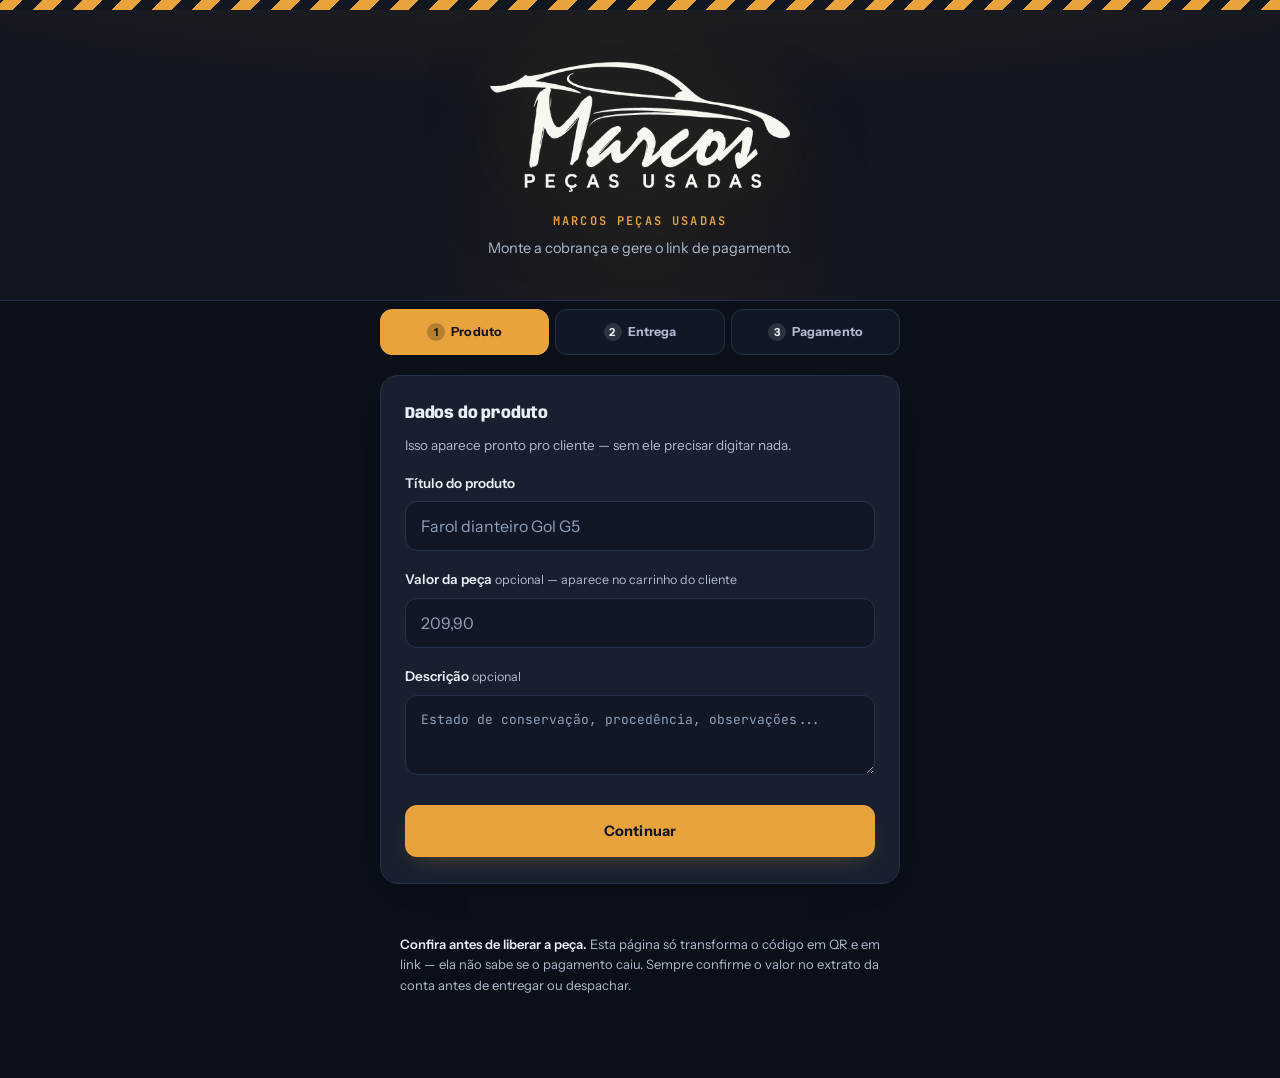
==== commit cf2a5092: "Add files via upload" ====
--- a/pagamento.html
+++ b/pagamento.html
@@ -28,7 +28,9 @@
 <meta name="twitter:card" content="summary_large_image">
 <meta name="twitter:image" content="https://marcospecasusadas.vercel.app/assets/img/marcos-og.jpg">
 <meta name="twitter:image:alt" content="Logotipo da Marcos Peças Usadas.">
-<meta name="theme-color" content="#C2101A">
+<link rel="icon" href="assets/img/favicon.png" type="image/png" sizes="96x96">
+<link rel="apple-touch-icon" sizes="180x180" href="assets/img/apple-touch-icon.png">
+<meta name="theme-color" content="#0B0F18">
 
 <style>
   @font-face{font-family:"Anybody";src:url("assets/fonts/anybody-var.woff2") format("woff2-variations");font-weight:100 900;font-stretch:50% 150%;font-display:swap}
@@ -56,20 +58,22 @@
     position:relative;overflow:hidden;text-align:center;
     padding:52px 20px 40px;margin-bottom:8px;
     background:
-      radial-gradient(120% 90% at 50% -20%, rgba(208,26,26,0.07), transparent 60%),
+      radial-gradient(120% 90% at 50% -20%, rgba(232,163,61,0.08), transparent 60%),
       var(--preto);
     border-bottom:1px solid var(--aco);
   }
   .hero::before{
     content:"";position:absolute;left:50%;top:-40px;width:520px;height:520px;
     transform:translateX(-50%);border-radius:50%;
-    background:radial-gradient(circle, rgba(208,26,26,0.05), transparent 65%);
+    background:radial-gradient(circle, rgba(232,163,61,0.06), transparent 65%);
     pointer-events:none;
   }
+  /* o logo é deitado (1389x601): largura manda, altura segue a proporção.
+     Antes ele era espremido numa caixa quadrada de 150x150. */
   .logo-hero{
-    position:relative;display:block;margin:0 auto 20px;border-radius:50%;
-    width:min(38vw,150px);height:min(38vw,150px);
-    box-shadow:0 0 0 1px var(--aco), 0 30px 70px -20px rgba(208,26,26,0.22);
+    position:relative;display:block;margin:0 auto 20px;
+    width:min(72vw,300px);height:auto;aspect-ratio:1389/601;
+    filter:drop-shadow(0 18px 40px rgba(0,0,0,.55)) drop-shadow(0 0 34px rgba(232,163,61,.18));
   }
   .hero-marca{
     position:relative;font-family:"Instrument",system-ui,sans-serif;font-weight:800;font-size:12px;
@@ -82,21 +86,21 @@
   label small,.opc{color:var(--cinza);font-weight:400;font-size:12.5px}
   .dica{color:var(--cinza);font-size:13.5px;margin-bottom:18px;max-width:52ch}
   textarea{
-    width:100%;min-height:124px;background:#FFFFFF;
+    width:100%;min-height:124px;background:var(--graxa);
     border:1px solid var(--aco);border-radius:var(--radius-sm);
     color:var(--osso);font-family:"JetBrains",ui-monospace,Menlo,monospace;
     font-size:13px;line-height:1.6;padding:14px 15px;resize:vertical;word-break:break-all;
   }
-  textarea::placeholder{color:#766C60}
+  textarea::placeholder{color:#8FA0B8}
   input,select{
-    width:100%;background:#FFFFFF;border:1px solid var(--aco);border-radius:var(--radius-sm);
+    width:100%;background:var(--graxa);border:1px solid var(--aco);border-radius:var(--radius-sm);
     color:var(--osso);font-family:inherit;font-size:16px;padding:14px 15px;
     transition:border-color .15s ease;
   }
-  select{appearance:none;-webkit-appearance:none;background-image:url("data:image/svg+xml;utf8,<svg xmlns='http://www.w3.org/2000/svg' width='14' height='9' viewBox='0 0 14 9'><path d='M1 1l6 6 6-6' stroke='%236E6E68' stroke-width='2' fill='none' fill-rule='evenodd'/></svg>");background-repeat:no-repeat;background-position:right 15px center;padding-right:38px}
-  input::placeholder{color:#766C60}
+  select{appearance:none;-webkit-appearance:none;background-image:url("data:image/svg+xml;utf8,<svg xmlns='http://www.w3.org/2000/svg' width='14' height='9' viewBox='0 0 14 9'><path d='M1 1l6 6 6-6' stroke='%238FA0B8' stroke-width='2' fill='none' fill-rule='evenodd'/></svg>");background-repeat:no-repeat;background-position:right 15px center;padding-right:38px}
+  input::placeholder{color:#8FA0B8}
   input.erro{border-color:var(--alerta)}
-  textarea:focus,input:focus,select:focus{border-color:var(--amarelo);outline:none;box-shadow:0 0 0 3px rgba(208,26,26,0.15)}
+  textarea:focus,input:focus,select:focus{border-color:var(--amarelo);outline:none;box-shadow:0 0 0 3px rgba(232,163,61,0.18)}
   button:focus-visible{outline:3px solid var(--amarelo);outline-offset:2px}
   .campo{margin-bottom:18px}
   .dupla{display:flex;gap:12px}
@@ -107,10 +111,10 @@
     border-radius:var(--radius-sm);padding:16px 22px;cursor:pointer;flex:1 1 auto;min-height:52px;
     transition:transform .15s ease, box-shadow .15s ease, background .15s ease;
   }
-  .btn-principal{background:var(--amarelo);color:var(--preto);box-shadow:0 10px 24px -10px rgba(208,26,26,0.35)}
-  .btn-principal:hover{background:#A00D16;transform:translateY(-1px)}
+  .btn-principal{background:var(--amarelo);color:var(--preto);box-shadow:0 10px 24px -10px rgba(232,163,61,0.30)}
+  .btn-principal:hover{background:var(--amarelo);filter:brightness(1.08);transform:translateY(-1px)}
   .btn-principal:disabled{background:var(--aco);color:var(--cinza);cursor:not-allowed;box-shadow:none;transform:none}
-  .btn-secundario{background:#FFFFFF;color:var(--osso);border:1px solid var(--aco)}
+  .btn-secundario{background:var(--graxa);color:var(--osso);border:1px solid var(--aco)}
   .btn-secundario:hover{border-color:var(--amarelo);color:var(--amarelo)}
   .btn-limpar{background:transparent;color:var(--cinza);border:1px solid var(--aco);flex:0 0 auto}
   .btn-limpar:hover{color:var(--osso);border-color:var(--cinza)}
@@ -134,7 +138,7 @@
   .caixa-link{margin-top:26px;padding-top:22px;border-top:1px solid var(--aco)}
   .caixa-link p{font-size:13px;color:var(--cinza);margin-bottom:12px;max-width:50ch}
   .url{
-    background:#FFFFFF;border:1px solid var(--aco);border-left:4px solid var(--amarelo);border-radius:var(--radius-sm);
+    background:var(--graxa);border:1px solid var(--aco);border-left:4px solid var(--amarelo);border-radius:var(--radius-sm);
     font-family:"JetBrains",ui-monospace,Menlo,monospace;font-size:11px;line-height:1.6;
     padding:12px 13px;word-break:break-all;color:var(--cinza);
     max-height:70px;overflow:hidden;margin-bottom:11px;display:none;
@@ -155,7 +159,7 @@
 
   .abas{display:flex;gap:6px;margin:0 0 20px}
   .aba{
-    flex:1;background:#FFFFFF;border:1px solid var(--aco);border-radius:var(--radius-sm);color:var(--cinza);
+    flex:1;background:var(--graxa);border:1px solid var(--aco);border-radius:var(--radius-sm);color:var(--cinza);
     font-family:"Instrument",system-ui,sans-serif;font-size:12.5px;font-weight:700;padding:13px 4px;cursor:pointer;
     min-height:auto;
   }
@@ -194,7 +198,7 @@
   .lista-confianca svg{flex:0 0 auto;width:18px;height:18px;margin-top:1px}
   .cartao-privacidade{
     display:flex;gap:12px;margin-top:14px;padding:16px 18px;
-    background:#FFFFFF;border:1px solid var(--aco);border-left:3px solid var(--amarelo);
+    background:var(--graxa);border:1px solid var(--aco);border-left:3px solid var(--amarelo);
     border-radius:var(--radius-sm);
   }
   .cartao-privacidade svg{flex:0 0 auto;width:18px;height:18px;margin-top:2px;color:var(--cinza)}
@@ -223,7 +227,7 @@
   .carrinho-cabecalho h3{font-family:"Instrument",system-ui,sans-serif;font-size:19px;font-weight:800;color:var(--osso)}
   .contador{
     display:inline-flex;align-items:center;justify-content:center;
-    width:28px;height:28px;border-radius:50%;background:var(--ok);color:#FFFFFF;
+    width:28px;height:28px;border-radius:50%;background:var(--ok);color:var(--preto);
     font-family:"Instrument",system-ui,sans-serif;font-size:13px;font-weight:800;flex:0 0 auto;
   }
   .carrinho-item{display:flex;gap:14px;align-items:flex-start}
@@ -250,7 +254,7 @@
     margin-top:16px;font-size:13.5px;color:var(--cinza);line-height:1.55;
   }
   .entrega-info{
-    margin-top:16px;padding:13px 15px;background:#FFFFFF;border:1px solid var(--aco);
+    margin-top:16px;padding:13px 15px;background:var(--graxa);border:1px solid var(--aco);
     border-left:4px solid var(--ambar);border-radius:var(--radius-sm);
     font-size:13.5px;color:var(--osso);white-space:pre-wrap;
   }
@@ -274,7 +278,7 @@
   .resumo .txt{display:flex;align-items:flex-start;gap:12px;min-width:0}
   .resumo .txt b{
     display:inline-flex;align-items:center;justify-content:center;
-    width:24px;height:24px;border-radius:50%;background:var(--ok);color:#FFFFFF;
+    width:24px;height:24px;border-radius:50%;background:var(--ok);color:var(--preto);
     font-size:12px;flex:0 0 auto;margin-top:1px;
   }
   .resumo .info{font-size:14px;color:var(--osso);overflow:hidden;text-overflow:ellipsis}
@@ -285,12 +289,12 @@
   }
   .resumo button:hover{color:var(--amarelo);border-color:var(--amarelo)}
   .codigo{
-    background:#FFFFFF;border:1px solid var(--aco);border-left:4px solid var(--ambar);border-radius:var(--radius-sm);
+    background:var(--graxa);border:1px solid var(--aco);border-left:4px solid var(--ambar);border-radius:var(--radius-sm);
     font-family:"JetBrains",ui-monospace,Menlo,monospace;font-size:11px;line-height:1.6;
     padding:13px 14px;word-break:break-all;color:var(--cinza);
     max-height:76px;overflow:hidden;margin-bottom:14px;
   }
-  .msg-erro{color:#7E0910;font-size:12.5px;margin-top:7px;display:none}
+  .msg-erro{color:var(--alerta);font-size:12.5px;margin-top:7px;display:none}
   .msg-erro.visivel{display:block}
   .cep-status{font-size:12.5px;color:var(--cinza);margin:-8px 0 18px;display:none}
   .cep-status.visivel{display:block}
@@ -303,7 +307,7 @@
   /* ---------- seletor de método de pagamento ---------- */
   .metodos{display:flex;gap:8px;margin:0 0 20px}
   .metodo{
-    flex:1;background:#FFFFFF;border:1px solid var(--aco);border-radius:var(--radius-sm);color:var(--cinza);
+    flex:1;background:var(--graxa);border:1px solid var(--aco);border-radius:var(--radius-sm);color:var(--cinza);
     font-family:"Instrument",system-ui,sans-serif;font-size:13px;font-weight:700;padding:14px 6px;cursor:pointer;min-height:auto;
     display:flex;align-items:center;justify-content:center;gap:8px;
   }
@@ -312,7 +316,7 @@
   .barras{background:#FFFFFF;padding:16px 14px;border-radius:var(--radius-sm);text-align:center}
   .barras canvas{width:100%;max-width:100%;height:auto;display:block;border-radius:0}
   .linha-digitavel{
-    margin-top:12px;background:#FFFFFF;border:1px solid var(--aco);border-left:4px solid var(--amarelo);
+    margin-top:12px;background:var(--graxa);border:1px solid var(--aco);border-left:4px solid var(--amarelo);
     border-radius:var(--radius-sm);font-family:"JetBrains",ui-monospace,Menlo,monospace;
     font-size:14px;line-height:1.7;letter-spacing:.02em;padding:14px 15px;word-break:break-all;color:var(--osso);
   }
@@ -339,8 +343,9 @@
   .hero-marca{font-family:"JetBrains",ui-monospace,monospace;font-weight:600}
 
   /* ---- contraste: aba inativa sobre o osso, destaque em vermelho forte ---- */
-  .aba .n,.etapa h2 b,.contador{background:rgba(22,17,15,.66);color:#fff}
-  dd.destaque,.valor .cifra,.linha-resumo.total span:last-child{color:#A00D16}
+  .aba .n{background:rgba(255,255,255,.12);color:var(--osso)}
+  .aba.ativa .n{background:rgba(0,0,0,.22);color:var(--preto)}
+  dd.destaque,.valor .cifra,.linha-resumo.total span:last-child{color:var(--amarelo)}
 </style>
 </head>
 <body>
@@ -348,7 +353,7 @@
 <div class="faixa"></div>
 
 <header class="hero" id="heroPainel" hidden>
-  <img id="logo" class="logo-hero" alt="Marcos Peças Usadas — Peças Usadas" width="150" height="150">
+  <img id="logo" class="logo-hero" alt="Marcos Peças Usadas" width="460" height="199">
   <div class="hero-marca">Marcos Peças Usadas</div>
   <p id="subtitulo">Painel de cobrança.</p>
 </header>
@@ -377,7 +382,7 @@
 
     <div class="campo" style="margin-bottom:0">
       <label for="descProd">Descrição <span class="opc">opcional</span></label>
-      <textarea id="descProd" style="min-height:80px" placeholder="Estado de conservação, garantia, observações..." maxlength="300"></textarea>
+      <textarea id="descProd" style="min-height:80px" placeholder="Estado de conservação, procedência, observações..." maxlength="300"></textarea>
     </div>
 
     <div class="nav-abas">
@@ -490,7 +495,7 @@
 <main id="checkout" hidden>
 
   <header class="hero">
-    <img id="logoCheckout" class="logo-hero" alt="Marcos Peças Usadas — Peças Usadas" width="150" height="150">
+    <img id="logoCheckout" class="logo-hero" alt="Marcos Peças Usadas" width="460" height="199">
     <div class="hero-marca">Marcos Peças Usadas</div>
     <div class="badge-seguro">
       <svg viewBox="0 0 24 24" fill="none" xmlns="http://www.w3.org/2000/svg">
@@ -535,7 +540,7 @@
       </li>
       <li>
         <svg viewBox="0 0 20 20" fill="none" xmlns="http://www.w3.org/2000/svg"><circle cx="10" cy="10" r="9" fill="var(--ok)" fill-opacity="0.18"/><path d="M6 10.3l2.4 2.4L14.2 7" stroke="var(--ok)" stroke-width="1.8" stroke-linecap="round" stroke-linejoin="round"/></svg>
-        <span>Ativar a sua garantia de devolução caso não fique satisfeito.</span>
+        <span>Avisar quando a peça sair para entrega.</span>
       </li>
     </ul>
     <div class="cartao-privacidade">
@@ -558,7 +563,7 @@
       </div>
       <div class="campo">
         <label for="fone">WhatsApp</label>
-        <input type="tel" id="fone" autocomplete="tel" inputmode="numeric" placeholder="(11) 90000-0000" maxlength="15">
+        <input type="tel" id="fone" autocomplete="tel" inputmode="numeric" placeholder="(81) 90000-0000" maxlength="15">
         <div class="msg-erro" id="erroFone">Confere o número — parece incompleto.</div>
       </div>
       <div class="campo" style="margin-bottom:0">
@@ -666,7 +671,7 @@
 
   <footer class="rodape-checkout">
     <img id="logoRodape" class="logo-rodape" alt="" width="36" height="36">
-    <p>Marcos Peças Usadas · Peças Usadas<br>Dúvidas? Chame no WhatsApp antes de pagar.</p>
+    <p>Marcos Peças Usadas · Aguazinha, Olinda/PE<br>Dúvidas? Chame no WhatsApp antes de pagar.</p>
   </footer>
 </main>
 
@@ -2993,15 +2998,16 @@
   const $ = function(id){ return document.getElementById(id); };
 
   /* ---------- marca única Marcos Peças Usadas — usada em toda a página e no selo do QR ---------- */
-  const LOGO = '[data-uri]';
-  const LOGO_QR = '[data-uri]';
+  const LOGO = '[data-uri]';
+  const LOGO_QR = '[data-uri]';
 
   const marca = new Image();
   marca.src = LOGO_QR;
-  ['logo','logoCheckout','logoRodape'].forEach(function(id){
+  ['logo','logoCheckout'].forEach(function(id){
     const el = document.getElementById(id);
     if(el) el.src = LOGO;
   });
+  if($('logoRodape')) $('logoRodape').src = LOGO_QR;
 
   const ENTREGA_LABEL = {
     retirada: 'Retirar na loja',
@@ -3529,7 +3535,7 @@
       const d = $('descProduto');
       d.textContent = dados.desc; d.hidden = false;
     }
-    $('avatarProduto').src = LOGO;
+    $('avatarProduto').src = LOGO_QR;
 
     const valorFinal = (valor && moeda(valor)) ? valor
       : (dados.valorManual && !isNaN(parseFloat(dados.valorManual))) ? dados.valorManual
